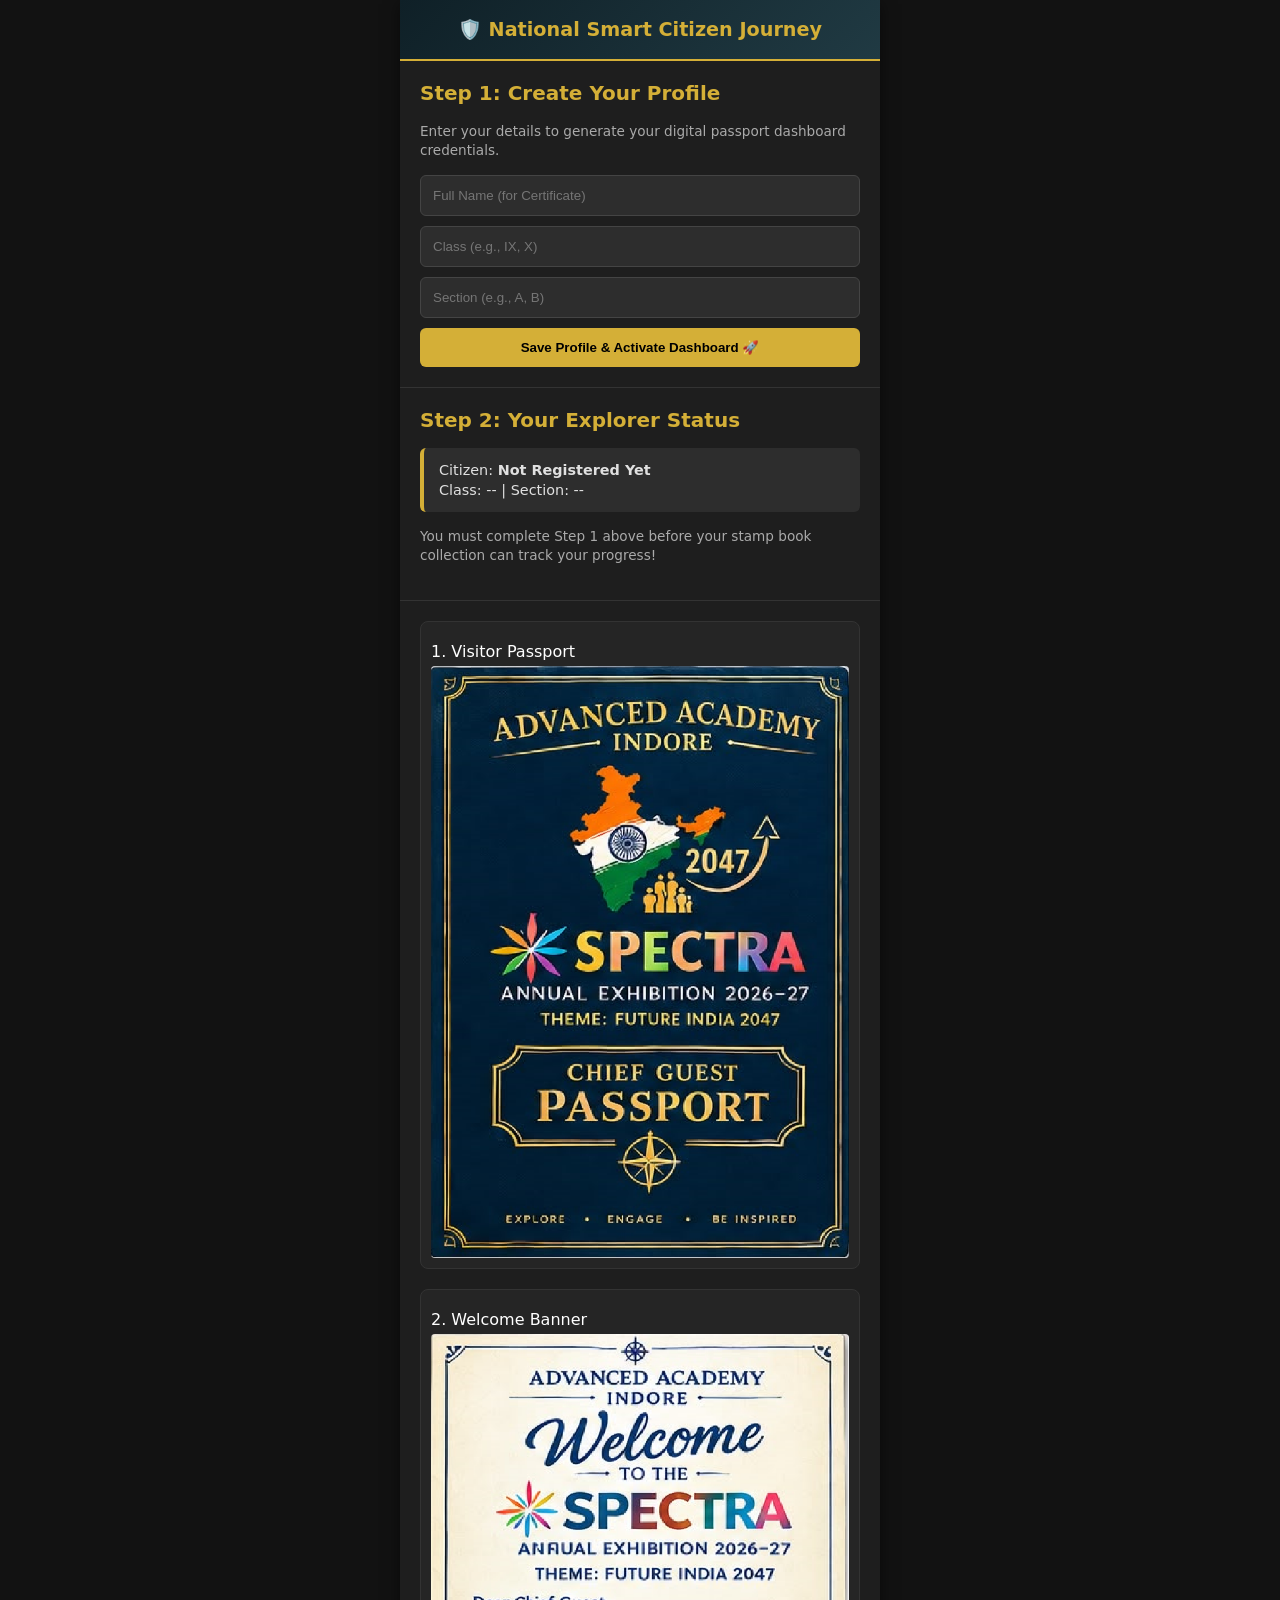
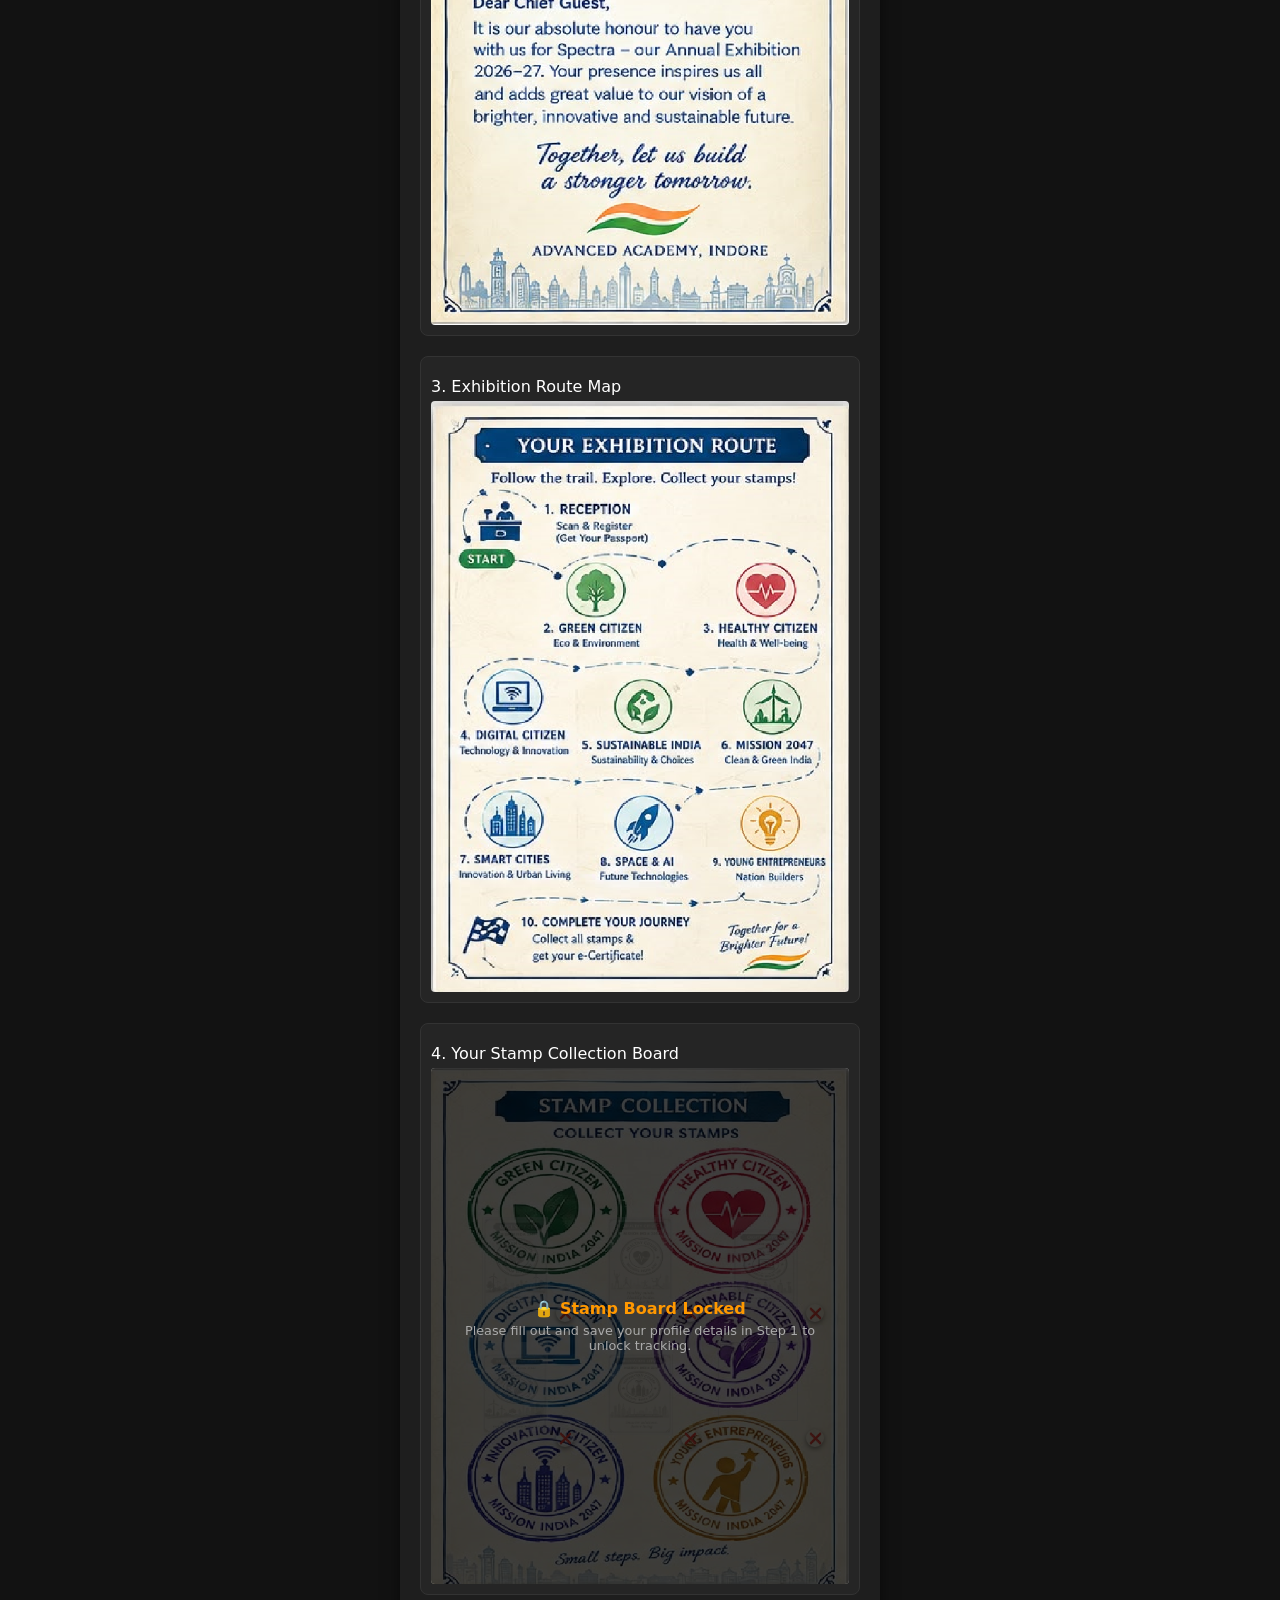
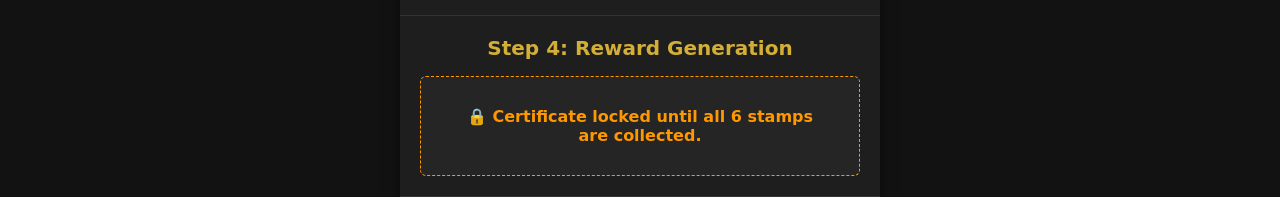
==== index.html @ 53c22966 "Refactor comments in index.html for clarity Updated comments for clarity and consistency in index.ht" ====
<!DOCTYPE html>
<html lang="en">
<head>
  <meta charset="UTF-8">
  <meta name="viewport" content="width=device-width, initial-scale=1.0">
  <title>Smart Citizen Passport</title>
  <link rel="stylesheet" href="style.css">
  <link rel="manifest" href="manifest.json">
  <meta name="theme-color" content="#0f2027">
</head>
<body>
  <div class="app-shell">
    <header>🛡️ National Smart Citizen Journey</header>
    
    <!-- CELEBRATION EFFECT OVERLAY LAYER -->
    <canvas id="celebrationCanvas" style="position: fixed; top: 0; left: 0; width: 100vw; height: 100vh; pointer-events: none; z-index: 9999;"></canvas>

    <!-- CELEBRATION AUDIO TRACK -->
    <audio id="victorySound" src="https://mixkit.co" preload="auto"></audio>

    <!-- BOOTH SCAN POPUP (Only pops up when a booth QR is scanned) -->
    <div id="screen-mission-alert" class="content-section text-center hidden">
      <h2 id="mission-alert-title">Mission Cleared!</h2>
      <div class="passport-stamp-frame">
        <img id="mission-alert-img" src="green_citizen.png" alt="Mission State Image">
        <div class="ink-stamp-overlay">MISSION COMPLETED ✔️</div>
      </div>
      <p class="instruction" style="margin-top: 15px;">Your progress has been permanently stamped onto your profile tracking dashboard hub below.</p>
      <button class="return-hub-btn" onclick="closeMissionView()">↩️ Return to Journey Hub</button>
    </div>

    <!-- MAIN SCROLLING CONTAINER VIEW -->
    <div id="screen-main-layout">
      
      <!-- STEP 1: REGISTRATION CARD -->
      <div id="section-register" class="content-section">
        <h2>Step 1: Create Your Profile</h2>
        <p class="instruction">Enter your details to generate your digital passport dashboard credentials.</p>
        
        <div class="local-input-group">
          <input type="text" id="input-name" placeholder="Full Name (for Certificate)">
          <input type="text" id="input-class" placeholder="Class (e.g., IX, X)">
          <input type="text" id="input-section" placeholder="Section (e.g., A, B)">
          <button id="start-btn" type="button" onclick="registerUser()">Save Profile & Activate Dashboard 🚀</button>
        </div>
      </div>

      <!-- STEP 2: PROFILE STATUS RUNTIME PREVIEW -->
      <div class="content-section dashboard-box">
        <h2>Step 2: Your Explorer Status</h2>
        <div class="profile-summary" id="status-banner">
          <p>Citizen: <strong id="dash-name">Not Registered Yet</strong></p>
          <p>Class: <span id="dash-class">--</span> | Section: <span id="dash-section">--</span></p>
        </div>
        <p class="instruction">You must complete Step 1 above before your stamp book collection can track your progress!</p>
      </div>

      <!-- STEP 3: VERTICAL EXPLORER IMAGES GALLERY -->
      <div class="content-section dashboard-box">
        <div class="visual-gallery">
          <div class="gallery-item">
            <h3>1. Visitor Passport</h3>
            <img src="passport_bg.png" alt="Visitor Passport Background" class="app-fluid-img">
          </div>
          
          <div class="gallery-item">
            <h3>2. Welcome Banner</h3>
            <img src="welcome.png" alt="Welcome Image" class="app-fluid-img">
          </div>
          
          <div class="gallery-item">
            <h3>3. Exhibition Route Map</h3>
            <img src="route_map.png" alt="Exhibition Route Map" class="app-fluid-img">
          </div>
          
          <div class="gallery-item">
            <h3>4. Your Stamp Collection Board</h3>
            <div class="stamp-board-container" id="stamp-board-lock-box" style="position: relative;">
              
              <!-- Lock Message Overlay showing over the stamps if not registered -->
              <div id="board-lock-msg" style="position: absolute; top:0; left:0; width:100%; height:100%; background:rgba(0,0,0,0.75); color:#ff9800; font-weight:bold; display:flex; flex-direction:column; justify-content:center; align-items:center; border-radius:4px; z-index:10; text-align:center; padding:20px; box-sizing:border-box;">
                <span>🔒 Stamp Board Locked</span>
                <span style="font-size:0.8rem; color:#aaa; font-weight:normal; margin-top:5px;">Please fill out and save your profile details in Step 1 to unlock tracking.</span>
              </div>

              <img src="stamp_board.png" alt="Stamp Board" class="app-fluid-img">
              
              <!-- GRID LAYOUT OVERLAY FOR LIVE STAMPS -->
              <div class="stamps-grid-overlay">
                <div class="stamp-slot" id="slot-1"><img src="green_citizen.png" class="stamp-img opacity-fade"><div class="badge-overlay">❌</div></div>
                <div class="stamp-slot" id="slot-2"><img src="healthy_citizen.png" class="stamp-img opacity-fade"><div class="badge-overlay">❌</div></div>
                <div class="stamp-slot" id="slot-3"><img src="digital_citizen.png" class="stamp-img opacity-fade"><div class="badge-overlay">❌</div></div>
                <div class="stamp-slot" id="slot-4"><img src="sustainable_india.png" class="stamp-img opacity-fade"><div class="badge-overlay">❌</div></div>
                <div class="stamp-slot" id="slot-5"><img src="innovation_citizen.png" class="stamp-img opacity-fade"><div class="badge-overlay">❌</div></div>
                <div class="stamp-slot" id="slot-6"><img src="young_entrepreneur.png" class="stamp-img opacity-fade"><div class="badge-overlay">❌</div></div>
              </div>
            </div>
          </div>
        </div>
      </div>

      <!-- STEP 4: REWARD GENERATION DOCUMENT BOX -->
      <div class="content-section text-center">
        <h2>Step 4: Reward Generation</h2>
        <div id="lock-overlay">🔒 Certificate locked until all 6 stamps are collected.</div>
        
        <div id="canvas-wrapper" class="hidden-canvas">
          <p class="instruction" style="color: #00e676; font-weight: bold;">🎉 Journey Complete! Your personalized certificate has been generated successfully below.</p>
          <img src="route_completed.png" alt="Route Complete Celebration Graphic" class="app-fluid-img" style="margin-bottom: 20px; box-shadow: 0 4px 12px rgba(0,0,0,0.3);">
          
          <div class="canvas-container" style="margin-bottom: 15px;">
            <canvas id="certificateCanvas" width="1000" height="700"></canvas>
          </div>
          
          <button class="download-btn" onclick="downloadCertificate()">📥 Download Certificate File</button>
          <button class="back-btn" onclick="resetApp()">🔄 Clear Memory & Restart Route</button>
        </div>
      </div>

    </div>
  </div>

  <script>
    const totalMissions = 6;
    const missionFiles = ["green_citizen.png", "healthy_citizen.png", "digital_citizen.png", "sustainable_india.png", "innovation_citizen.png", "young_entrepreneur.png"];
    const missionNames = ["1. Green Citizen Mission", "2. Healthy Citizen Mission", "3. Digital Citizen Mission", "4. Sustainable India Mission", "5. Innovation Citizen Mission", "6. Young Entrepreneur Mission"];

    window.addEventListener('DOMContentLoaded', () => {
      const urlParams = new URLSearchParams(window.location.search);
      const unlockId = parseInt(urlParams.get('unlock'), 10);
      const isNewStart = urlParams.get('start');
      
      // 1. CLEAR EVERYTHING ONLY ON EXPLICIT NEW GATE SCAN (?start=true)
      if (isNewStart === 'true') {
        localStorage.clear();
        window.history.replaceState({}, document.title, window.location.pathname);
        updateUI();
        return;
      }

      // 2. CHECK DYNAMIC BOOTH SCAN ARGUMENTS
      if (unlockId && unlockId >= 1 && unlockId <= totalMissions) {
        const isRegistered = localStorage.getItem('user_registered') === 'true';
        
        if (!isRegistered) {
          alert("⚠️ Registration Required! Please scroll to Step 1 and create your profile first before logging booth milestone stamps.");
          window.history.replaceState({}, document.title, window.location.pathname);
          updateUI();
          return;
        }

        let currentProgress = parseInt(localStorage.getItem('unlocked_count') || '0', 10);
        if (isNaN(currentProgress)) currentProgress = 0;
        
        if (unlockId === currentProgress + 1) {
          localStorage.setItem('unlocked_count', unlockId.toString());
          window.history.replaceState({}, document.title, window.location.pathname);
          
          // Switch display context loops to popup modal panels
          document.getElementById('screen-main-layout').classList.add('hidden');
          document.getElementById('screen-mission-alert').classList.remove('hidden');
          document.getElementById('mission-alert-title').textContent = missionNames[unlockId - 1];
          document.getElementById('mission-alert-img').src = missionFiles[unlockId - 1];
        } else if (unlockId <= currentProgress) {
          alert(`You have already stamped the ${missionNames[unlockId - 1]}!`);
          window.history.replaceState({}, document.title, window.location.pathname);
        } else {
          alert(`⚠️ Route Out of Order! Please complete Mission ${currentProgress + 1} before scanning this station code.`);
          window.history.replaceState({}, document.title, window.location.pathname);
        }
      }

      updateUI();
    });

    function registerUser() {
      const name = document.getElementById('input-name').value.trim();
      const cls = document.getElementById('input-class').value.trim();
      const sec = document.getElementById('input-section').value.trim();

      if (!name || !cls || !sec) {
        alert("Please fill out your Name, Class, and Section fields completely!");
        return;
      }

      localStorage.setItem('user_name', name);
      localStorage.setItem('user_class', cls);
      localStorage.setItem('user_section', sec);
---- style.css ----
body {
  margin: 0;
  font-family: system-ui, -apple-system, sans-serif;
  background: #121212;
  color: #e0e0e0;
  display: flex;
  justify-content: center;
}
.app-shell {
  width: 100%;
  max-width: 480px;
  background: #1e1e1e;
  box-shadow: 0 4px 15px rgba(0,0,0,0.5);
  position: relative;
}
header {
  background: linear-gradient(135deg, #0f2027, #203a43);
  color: #d4af37;
  padding: 18px;
  font-weight: bold;
  text-align: center;
  font-size: 1.2rem;
  border-bottom: 2px solid #d4af37;
}
.content-section {
  padding: 20px;
  border-bottom: 1px solid #333;
}
.text-center { text-align: center; }
h2 { color: #d4af37; margin-top: 0; font-size: 1.25rem; }
h3 { color: #ffffff; font-size: 1rem; margin: 10px 0 5px 0; font-weight: 500; }
.instruction { color: #aaa; font-size: 0.85rem; margin-bottom: 15px; line-height: 1.4; }
.hidden { display: none !important; }

.local-input-group input {
  width: 100%;
  box-sizing: border-box;
  padding: 12px;
  margin-bottom: 10px;
  background: #2d2d2d;
  border: 1px solid #444;
  color: #fff;
  border-radius: 6px;
}
button {
  width: 100%;
  padding: 12px;
  background: #d4af37;
  color: #000;
  border: none;
  border-radius: 6px;
  font-weight: bold;
  cursor: pointer;
}
.return-hub-btn {
  background: #00e676;
  color: #000;
  margin-top: 20px;
  font-size: 1rem;
}

.profile-summary {
  background: #2d2d2d;
  padding: 10px 15px;
  border-radius: 6px;
  border-left: 4px solid #d4af37;
  margin-bottom: 15px;
}
.profile-summary p { margin: 4px 0; font-size: 0.9rem; }

.visual-gallery { display: flex; flex-direction: column; gap: 20px; }
.gallery-item { background: #252525; padding: 10px; border-radius: 8px; border: 1px solid #333; }
.app-fluid-img { width: 100%; height: auto; display: block; border-radius: 4px; }

/* STAMP BOOK DYNAMIC MAP BOARD OVERLAYS */
.stamp-board-container {
  position: relative;
  width: 100%;
}
.stamps-grid-overlay {
  position: absolute;
  top: 0;
  left: 0;
  width: 100%;
  height: 100%;
  display: grid;
  grid-template-columns: repeat(3, 110px);
  grid-template-rows: repeat(2, 110px);
  justify-content: center;
  align-content: center;
  gap: 15px;
}
.stamp-slot {
  position: relative;
  background: transparent; /* Changed from rgba(0,0,0,0.4) to transparent */
  border: none;             /* Removed the dashed border overlay outline */
  border-radius: 50%;
  display: flex;
  align-items: center;
  justify-content: center;
  overflow: visible;
}

.stamp-img {
  width: 85%;
  height: 85%;
  object-fit: contain;
  transition: filter 0.3s, opacity 0.3s;
}
.opacity-fade {
  filter: grayscale(100%);
  opacity: 0.25;
}
.badge-overlay {
  position: absolute;
  bottom: -4px;
  right: -4px;
  font-size: 0.65rem;
  width: 18px;
  height: 18px;
  border-radius: 50%;
  display: flex;
  align-items: center;
  justify-content: center;
  color: #fff;
  font-weight: bold;
  box-shadow: 0 2px 5px rgba(0,0,0,0.4);
}

/* INTERMEDIARY SCREEN PASSPORT STAMP VIEW STYLE */
.passport-stamp-frame {
  position: relative;
  display: inline-block;
  max-width: 100%;
  border-radius: 8px;
  overflow: hidden;
  box-shadow: 0 8px 25px rgba(0,0,0,0.7);
}
.passport-stamp-frame img {
  display: block;
  width: 100%;
  max-width: 320px;
  height: auto;
}
.ink-stamp-overlay {
  position: absolute;
  top: 50%;
  left: 50%;
  transform: translate(-50%, -50%) rotate(-15deg);
  border: 4px dashed #e53935;
  color: #e53935;
  font-family: 'Impact', sans-serif;
  font-size: 1.6rem;
  padding: 8px 15px;
  text-transform: uppercase;
  background: rgba(30,30,30,0.85);
  border-radius: 6px;
  letter-spacing: 1px;
  pointer-events: none;
  font-weight: bold;
}
/* Bulletproof Screen Visibility Handler */
.hidden {
  display: none !important;
}
.hidden-canvas {
  display: none !important;
}
#lock-overlay {
  background: #252525;
  padding: 30px;
  text-align: center;
  border-radius: 6px;
  color: #ff9800;
  border: 1px dashed #ff9800;
  font-weight: bold;
  margin-top: 15px;
}
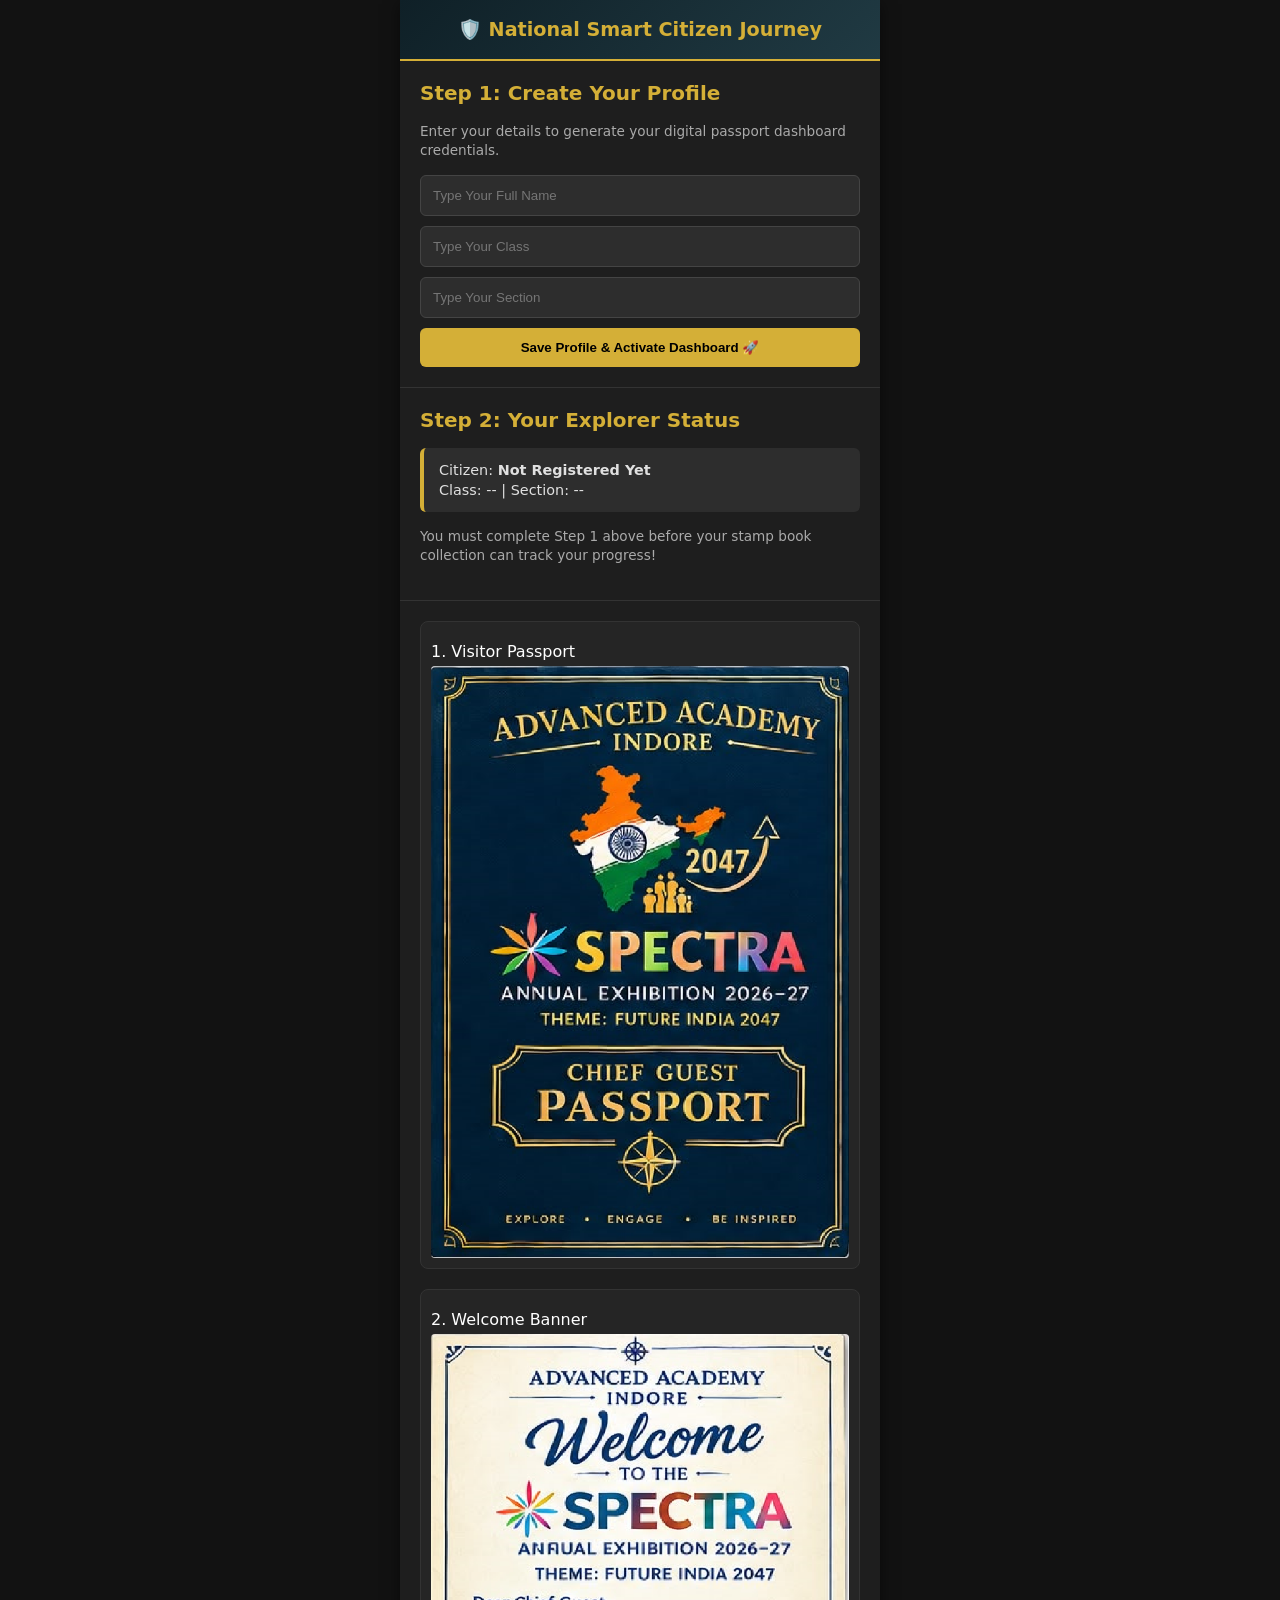
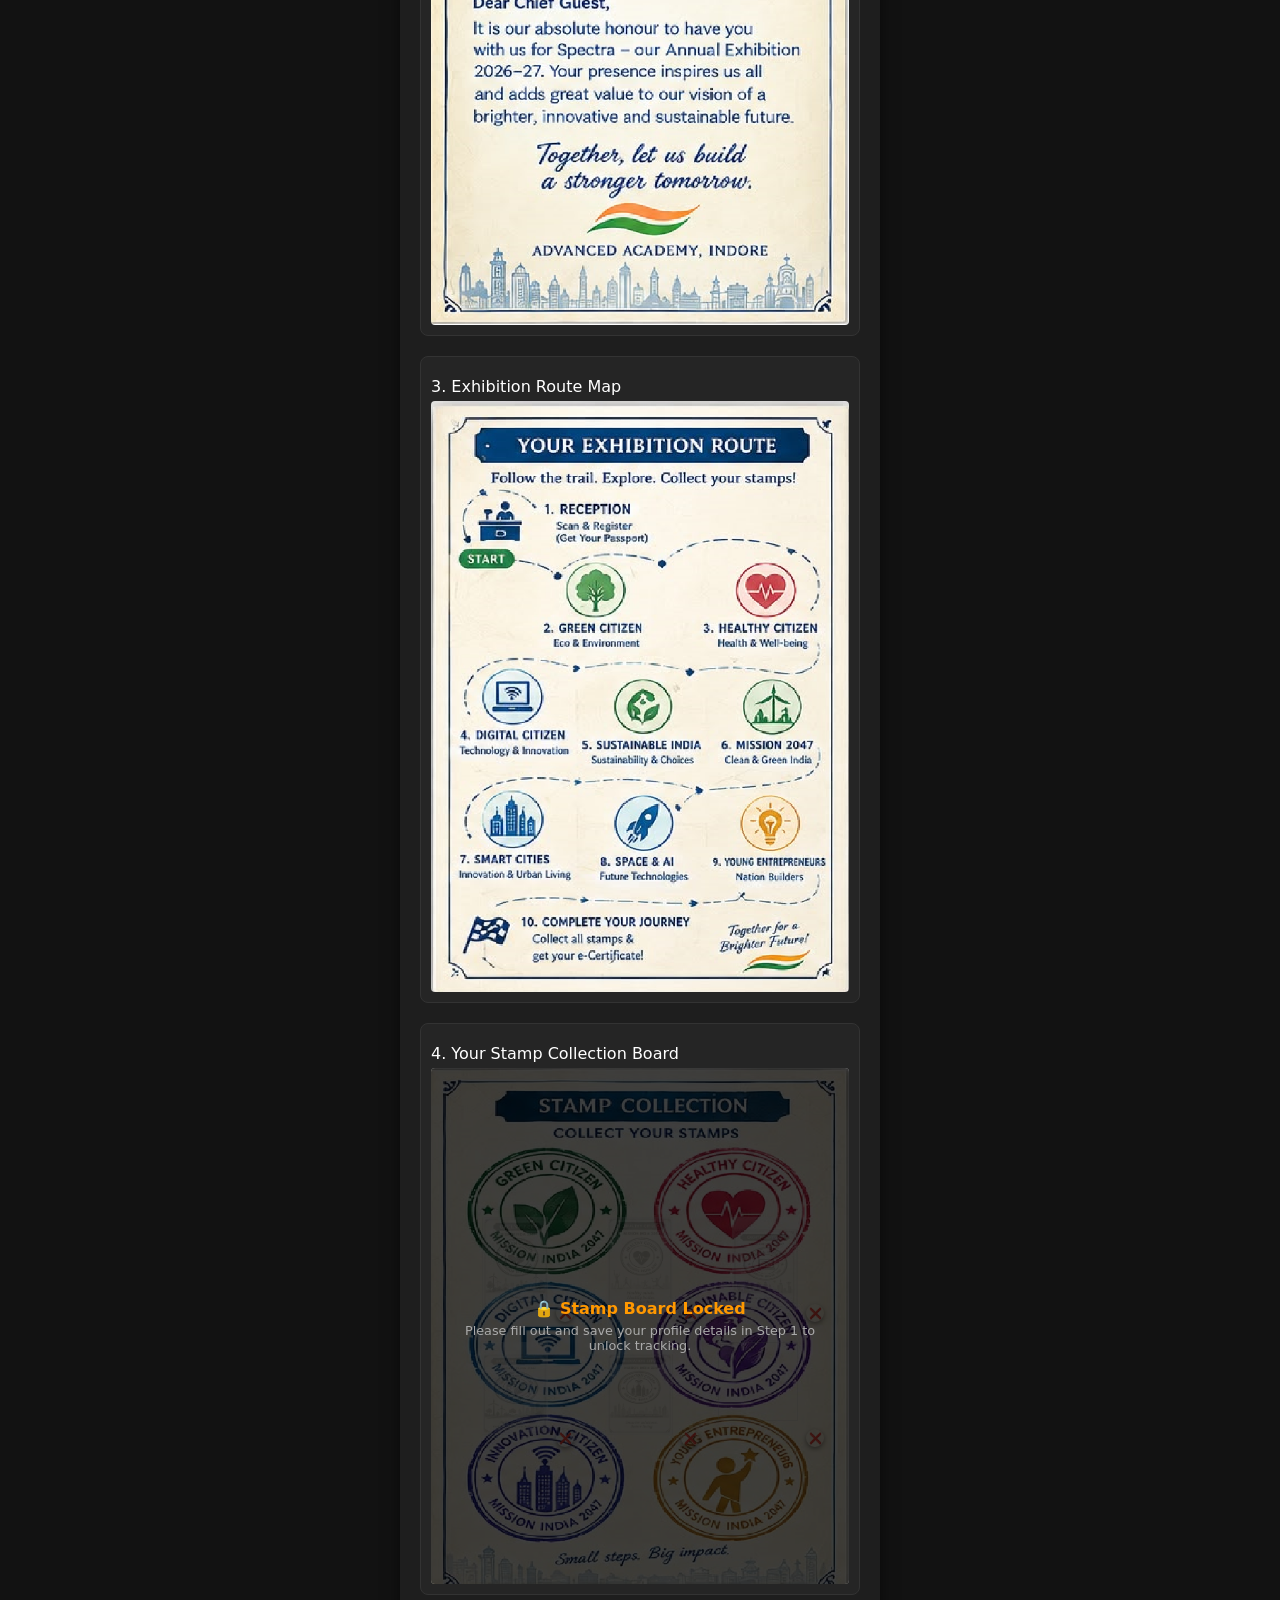
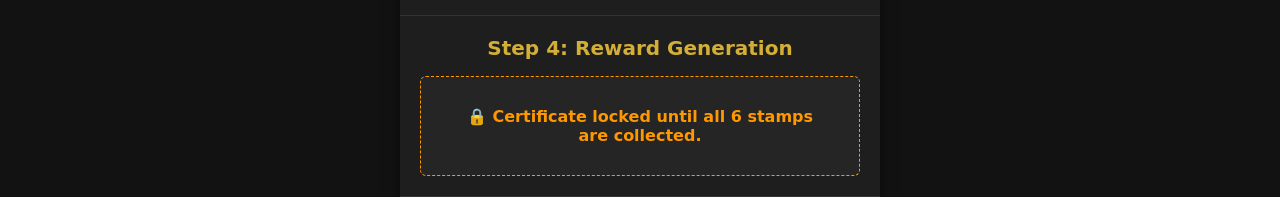
==== commit 4a146b48: "Update input placeholders in registration section" ====
--- a/index.html
+++ b/index.html
@@ -37,12 +37,13 @@
         <h2>Step 1: Create Your Profile</h2>
         <p class="instruction">Enter your details to generate your digital passport dashboard credentials.</p>
         
-        <div class="local-input-group">
-          <input type="text" id="input-name" placeholder="Full Name (for Certificate)">
-          <input type="text" id="input-class" placeholder="Class (e.g., IX, X)">
-          <input type="text" id="input-section" placeholder="Section (e.g., A, B)">
+                <div class="local-input-group">
+          <input type="text" id="input-name" placeholder="Type Your Full Name">
+          <input type="text" id="input-class" placeholder="Type Your Class">
+          <input type="text" id="input-section" placeholder="Type Your Section">
           <button id="start-btn" type="button" onclick="registerUser()">Save Profile & Activate Dashboard 🚀</button>
         </div>
+
       </div>
 
       <!-- STEP 2: PROFILE STATUS RUNTIME PREVIEW -->
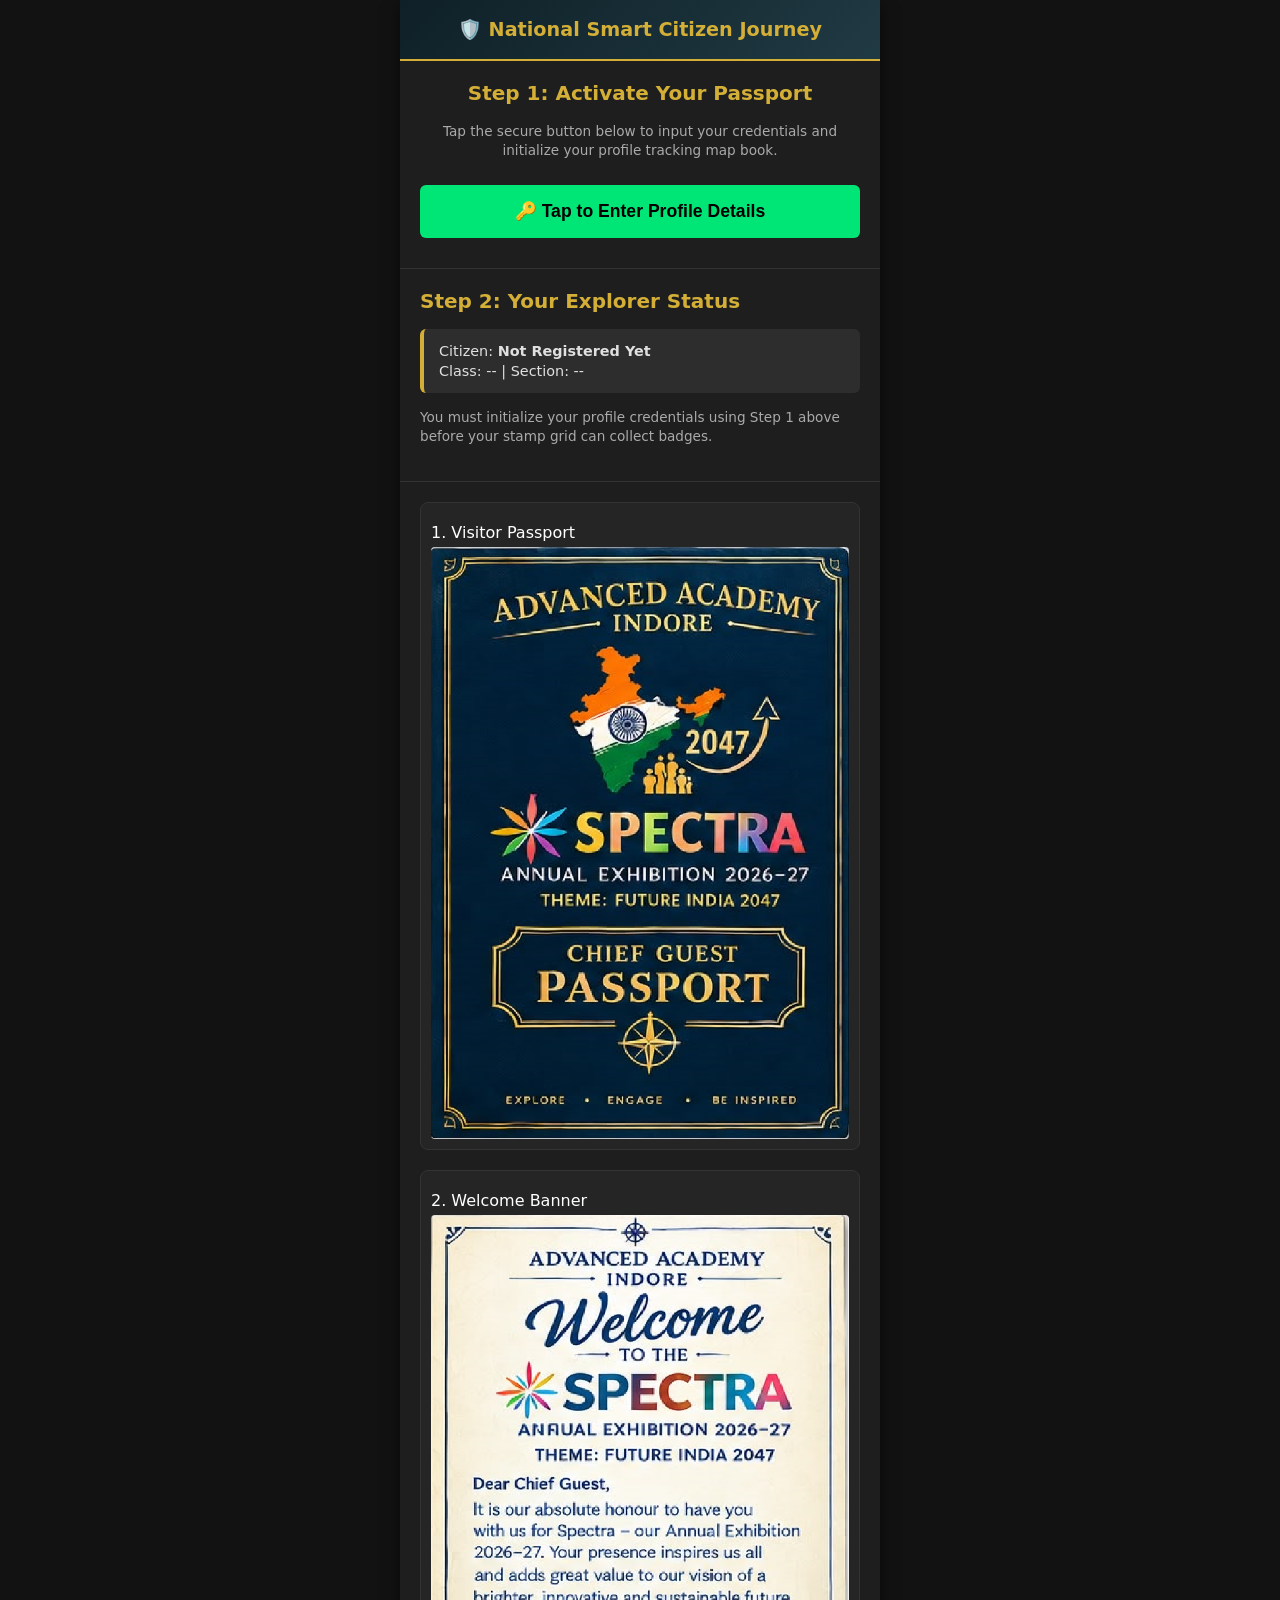
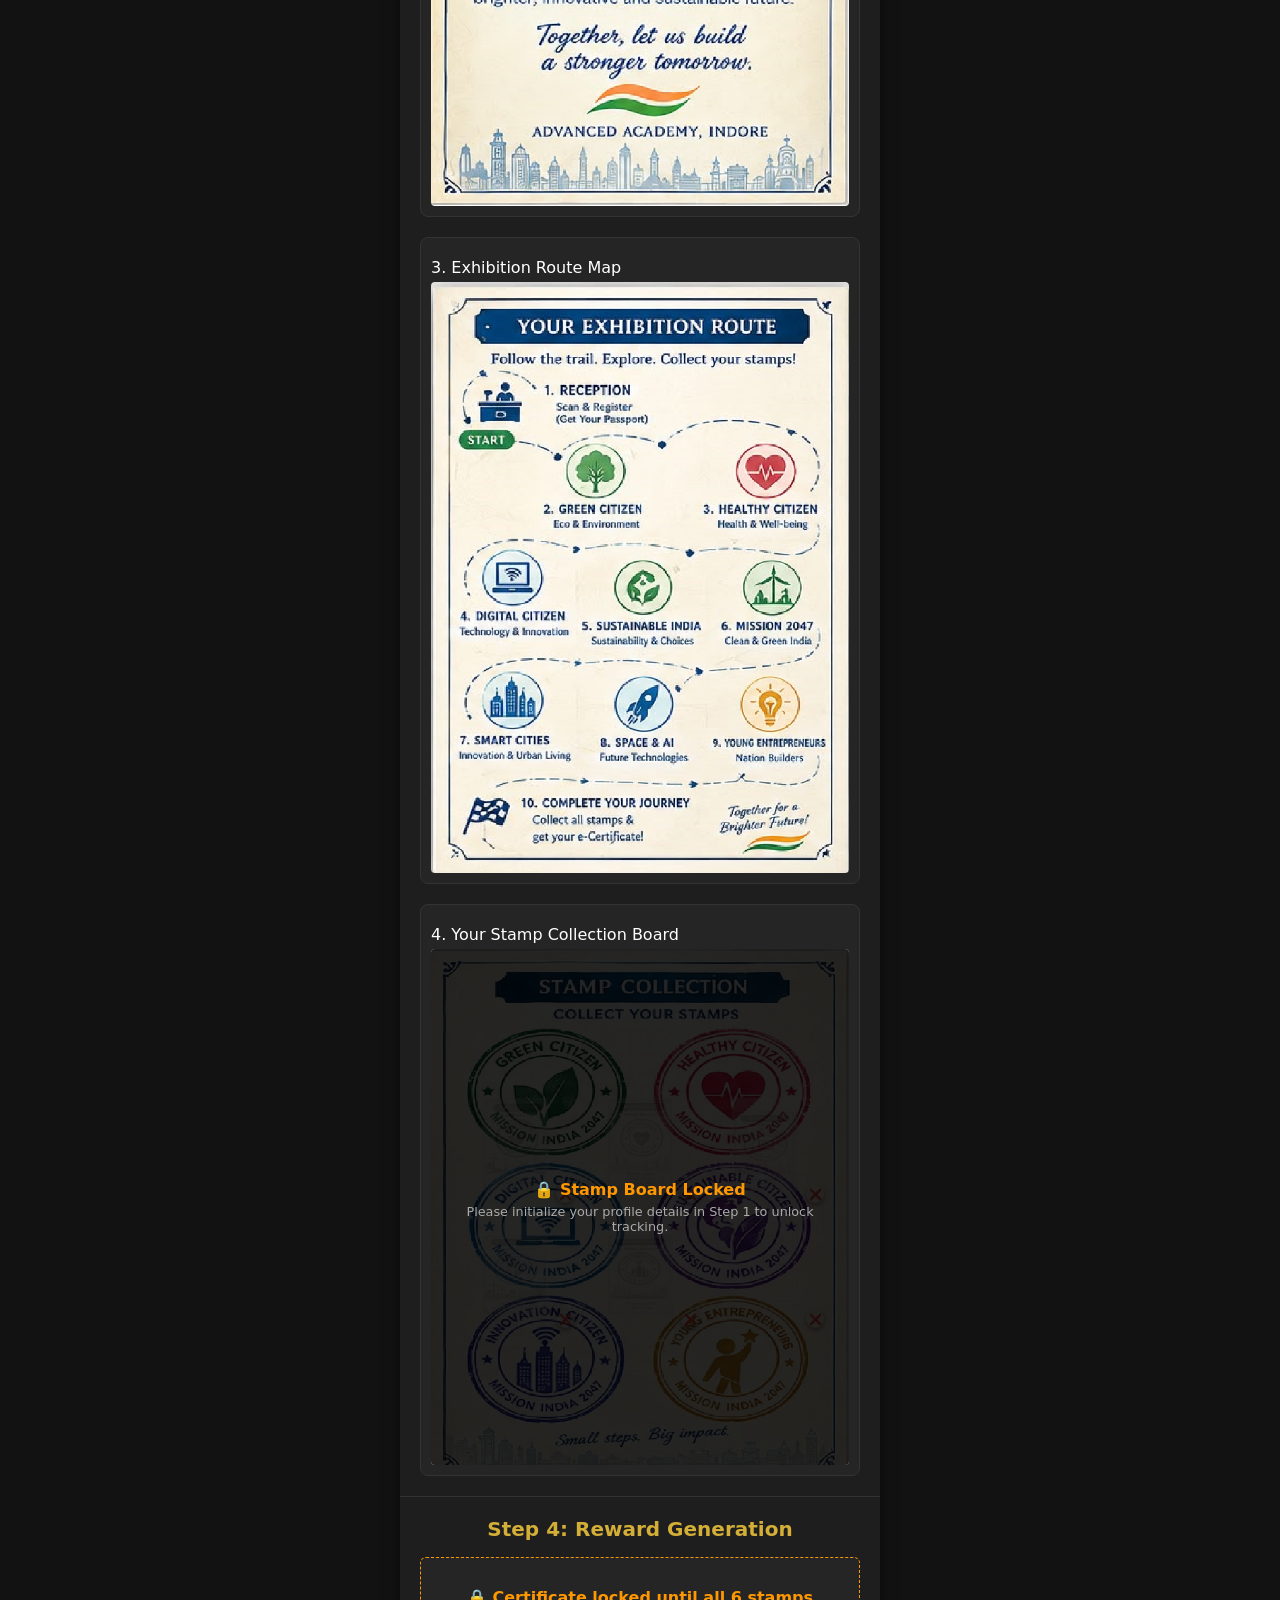
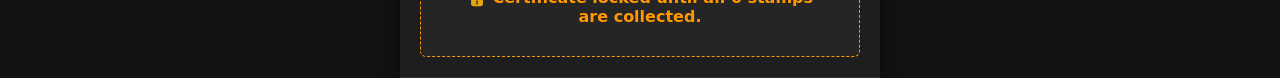
==== commit 2eea6abc: "Refactor registration prompts and update comments" ====
--- a/index.html
+++ b/index.html
@@ -14,11 +14,9 @@
     
     <!-- CELEBRATION EFFECT OVERLAY LAYER -->
     <canvas id="celebrationCanvas" style="position: fixed; top: 0; left: 0; width: 100vw; height: 100vh; pointer-events: none; z-index: 9999;"></canvas>
-
-    <!-- CELEBRATION AUDIO TRACK -->
     <audio id="victorySound" src="https://mixkit.co" preload="auto"></audio>
 
-    <!-- BOOTH SCAN POPUP (Only pops up when a booth QR is scanned) -->
+    <!-- BOOTH SCAN POPUP -->
     <div id="screen-mission-alert" class="content-section text-center hidden">
       <h2 id="mission-alert-title">Mission Cleared!</h2>
       <div class="passport-stamp-frame">
@@ -26,24 +24,20 @@
         <div class="ink-stamp-overlay">MISSION COMPLETED ✔️</div>
       </div>
       <p class="instruction" style="margin-top: 15px;">Your progress has been permanently stamped onto your profile tracking dashboard hub below.</p>
-      <button class="return-hub-btn" onclick="closeMissionView()">↩️ Return to Journey Hub</button>
+      <button class="return-hub-btn" type="button" onclick="closeMissionView()">↩️ Return to Journey Hub</button>
     </div>
 
     <!-- MAIN SCROLLING CONTAINER VIEW -->
     <div id="screen-main-layout">
       
-      <!-- STEP 1: REGISTRATION CARD -->
-      <div id="section-register" class="content-section">
-        <h2>Step 1: Create Your Profile</h2>
-        <p class="instruction">Enter your details to generate your digital passport dashboard credentials.</p>
+      <!-- STEP 1: BULLETPROOF ONE-CLICK REGISTRATION BLOCK -->
+      <div id="section-register" class="content-section text-center">
+        <h2>Step 1: Activate Your Passport</h2>
+        <p class="instruction">Tap the secure button below to input your credentials and initialize your profile tracking map book.</p>
         
-                <div class="local-input-group">
-          <input type="text" id="input-name" placeholder="Type Your Full Name">
-          <input type="text" id="input-class" placeholder="Type Your Class">
-          <input type="text" id="input-section" placeholder="Type Your Section">
-          <button id="start-btn" type="button" onclick="registerUser()">Save Profile & Activate Dashboard 🚀</button>
+        <div style="padding: 10px 0;">
+          <button id="start-btn" type="button" style="background-color: #00e676; color: #000; font-size: 1.1rem; padding: 16px;" onclick="promptUserRegistration()">🔑 Tap to Enter Profile Details</button>
         </div>
-
       </div>
 
       <!-- STEP 2: PROFILE STATUS RUNTIME PREVIEW -->
@@ -53,7 +47,7 @@
           <p>Citizen: <strong id="dash-name">Not Registered Yet</strong></p>
           <p>Class: <span id="dash-class">--</span> | Section: <span id="dash-section">--</span></p>
         </div>
-        <p class="instruction">You must complete Step 1 above before your stamp book collection can track your progress!</p>
+        <p class="instruction">You must initialize your profile credentials using Step 1 above before your stamp grid can collect badges.</p>
       </div>
 
       <!-- STEP 3: VERTICAL EXPLORER IMAGES GALLERY -->
@@ -79,9 +73,9 @@
             <div class="stamp-board-container" id="stamp-board-lock-box" style="position: relative;">
               
               <!-- Lock Message Overlay showing over the stamps if not registered -->
-              <div id="board-lock-msg" style="position: absolute; top:0; left:0; width:100%; height:100%; background:rgba(0,0,0,0.75); color:#ff9800; font-weight:bold; display:flex; flex-direction:column; justify-content:center; align-items:center; border-radius:4px; z-index:10; text-align:center; padding:20px; box-sizing:border-box;">
+              <div id="board-lock-msg" style="position: absolute; top:0; left:0; width:100%; height:100%; background:rgba(0,0,0,0.85); color:#ff9800; font-weight:bold; display:flex; flex-direction:column; justify-content:center; align-items:center; border-radius:4px; z-index:10; text-align:center; padding:20px; box-sizing:border-box;">
                 <span>🔒 Stamp Board Locked</span>
-                <span style="font-size:0.8rem; color:#aaa; font-weight:normal; margin-top:5px;">Please fill out and save your profile details in Step 1 to unlock tracking.</span>
+                <span style="font-size:0.8rem; color:#aaa; font-weight:normal; margin-top:5px;">Please initialize your profile details in Step 1 to unlock tracking.</span>
               </div>
 
               <img src="stamp_board.png" alt="Stamp Board" class="app-fluid-img">
@@ -113,8 +107,8 @@
             <canvas id="certificateCanvas" width="1000" height="700"></canvas>
           </div>
           
-          <button class="download-btn" onclick="downloadCertificate()">📥 Download Certificate File</button>
-          <button class="back-btn" onclick="resetApp()">🔄 Clear Memory & Restart Route</button>
+          <button class="download-btn" type="button" onclick="downloadCertificate()">📥 Download Certificate File</button>
+          <button class="back-btn" type="button" onclick="resetApp()">🔄 Clear Memory & Restart Route</button>
         </div>
       </div>
 
@@ -122,51 +116,45 @@
   </div>
 
   <script>
-    const totalMissions = 6;
-    const missionFiles = ["green_citizen.png", "healthy_citizen.png", "digital_citizen.png", "sustainable_india.png", "innovation_citizen.png", "young_entrepreneur.png"];
-    const missionNames = ["1. Green Citizen Mission", "2. Healthy Citizen Mission", "3. Digital Citizen Mission", "4. Sustainable India Mission", "5. Innovation Citizen Mission", "6. Young Entrepreneur Mission"];
+    var totalMissions = 6;
+    var missionFiles = ["green_citizen.png", "healthy_citizen.png", "digital_citizen.png", "sustainable_india.png", "innovation_citizen.png", "young_entrepreneur.png"];
+    var missionNames = ["1. Green Citizen Mission", "2. Healthy Citizen Mission", "3. Digital Citizen Mission", "4. Sustainable India Mission", "5. Innovation Citizen Mission", "6. Young Entrepreneur Mission"];
 
-    window.addEventListener('DOMContentLoaded', () => {
-      const urlParams = new URLSearchParams(window.location.search);
-      const unlockId = parseInt(urlParams.get('unlock'), 10);
-      const isNewStart = urlParams.get('start');
+    window.addEventListener('DOMContentLoaded', function() {
+      var urlParams = new URLSearchParams(window.location.search);
+      var unlockId = parseInt(urlParams.get('unlock'), 10);
+      var isNewStart = urlParams.get('start');
       
-      // 1. CLEAR EVERYTHING ONLY ON EXPLICIT NEW GATE SCAN (?start=true)
       if (isNewStart === 'true') {
         localStorage.clear();
         window.history.replaceState({}, document.title, window.location.pathname);
-        updateUI();
-        return;
       }
 
-      // 2. CHECK DYNAMIC BOOTH SCAN ARGUMENTS
       if (unlockId && unlockId >= 1 && unlockId <= totalMissions) {
-        const isRegistered = localStorage.getItem('user_registered') === 'true';
-        
+        var isRegistered = localStorage.getItem('user_registered') === 'true';
         if (!isRegistered) {
-          alert("⚠️ Registration Required! Please scroll to Step 1 and create your profile first before logging booth milestone stamps.");
+          alert("⚠️ Registration Required! Please complete Step 1 first.");
           window.history.replaceState({}, document.title, window.location.pathname);
           updateUI();
           return;
         }
 
-        let currentProgress = parseInt(localStorage.getItem('unlocked_count') || '0', 10);
+        var currentProgress = parseInt(localStorage.getItem('unlocked_count') || '0', 10);
         if (isNaN(currentProgress)) currentProgress = 0;
         
         if (unlockId === currentProgress + 1) {
           localStorage.setItem('unlocked_count', unlockId.toString());
           window.history.replaceState({}, document.title, window.location.pathname);
           
-          // Switch display context loops to popup modal panels
           document.getElementById('screen-main-layout').classList.add('hidden');
           document.getElementById('screen-mission-alert').classList.remove('hidden');
           document.getElementById('mission-alert-title').textContent = missionNames[unlockId - 1];
           document.getElementById('mission-alert-img').src = missionFiles[unlockId - 1];
         } else if (unlockId <= currentProgress) {
-          alert(`You have already stamped the ${missionNames[unlockId - 1]}!`);
+          alert("You have already stamped this mission!");
           window.history.replaceState({}, document.title, window.location.pathname);
         } else {
-          alert(`⚠️ Route Out of Order! Please complete Mission ${currentProgress + 1} before scanning this station code.`);
+          alert("⚠️ Route Out of Order! Please complete previous missions first.");
           window.history.replaceState({}, document.title, window.location.pathname);
         }
       }
@@ -174,16 +162,26 @@
       updateUI();
     });
 
-    function registerUser() {
-      const name = document.getElementById('input-name').value.trim();
-      const cls = document.getElementById('input-class').value.trim();
-      const sec = document.getElementById('input-section').value.trim();
+    // Native Dialogue Boxes completely bypass phone touchscreen and keyboard bugs
+    function promptUserRegistration() {
+      var name = prompt("Enter Full Name (For Certificate):");
+      if (!name || name.trim() === "") { alert("Profile activation cancelled. Name is required!"); return; }
+      
+      var cls = prompt("Enter Class (e.g. IX, X):");
+      if (!cls || cls.trim() === "") { alert("Profile activation cancelled. Class is required!"); return; }
+      
+      var sec = prompt("Enter Section (e.g. A, B):");
+      if (!sec || sec.trim() === "") { alert("Profile activation cancelled. Section is required!"); return; }
 
-      if (!name || !cls || !sec) {
-        alert("Please fill out your Name, Class, and Section fields completely!");
-        return;
+      localStorage.setItem('user_name', name.trim());
+      localStorage.setItem('user_class', cls.trim());
+      localStorage.setItem('user_section', sec.trim());
+      localStorage.setItem('user_registered', 'true');
+      
+      if (!localStorage.getItem('unlocked_count')) {
+        localStorage.setItem('unlocked_count', '0');
       }
-
-      localStorage.setItem('user_name', name);
-      localStorage.setItem('user_class', cls);
-      localStorage.setItem('user_section', sec);
+      
+      updateUI();
+      
+      setTimeout(function() {
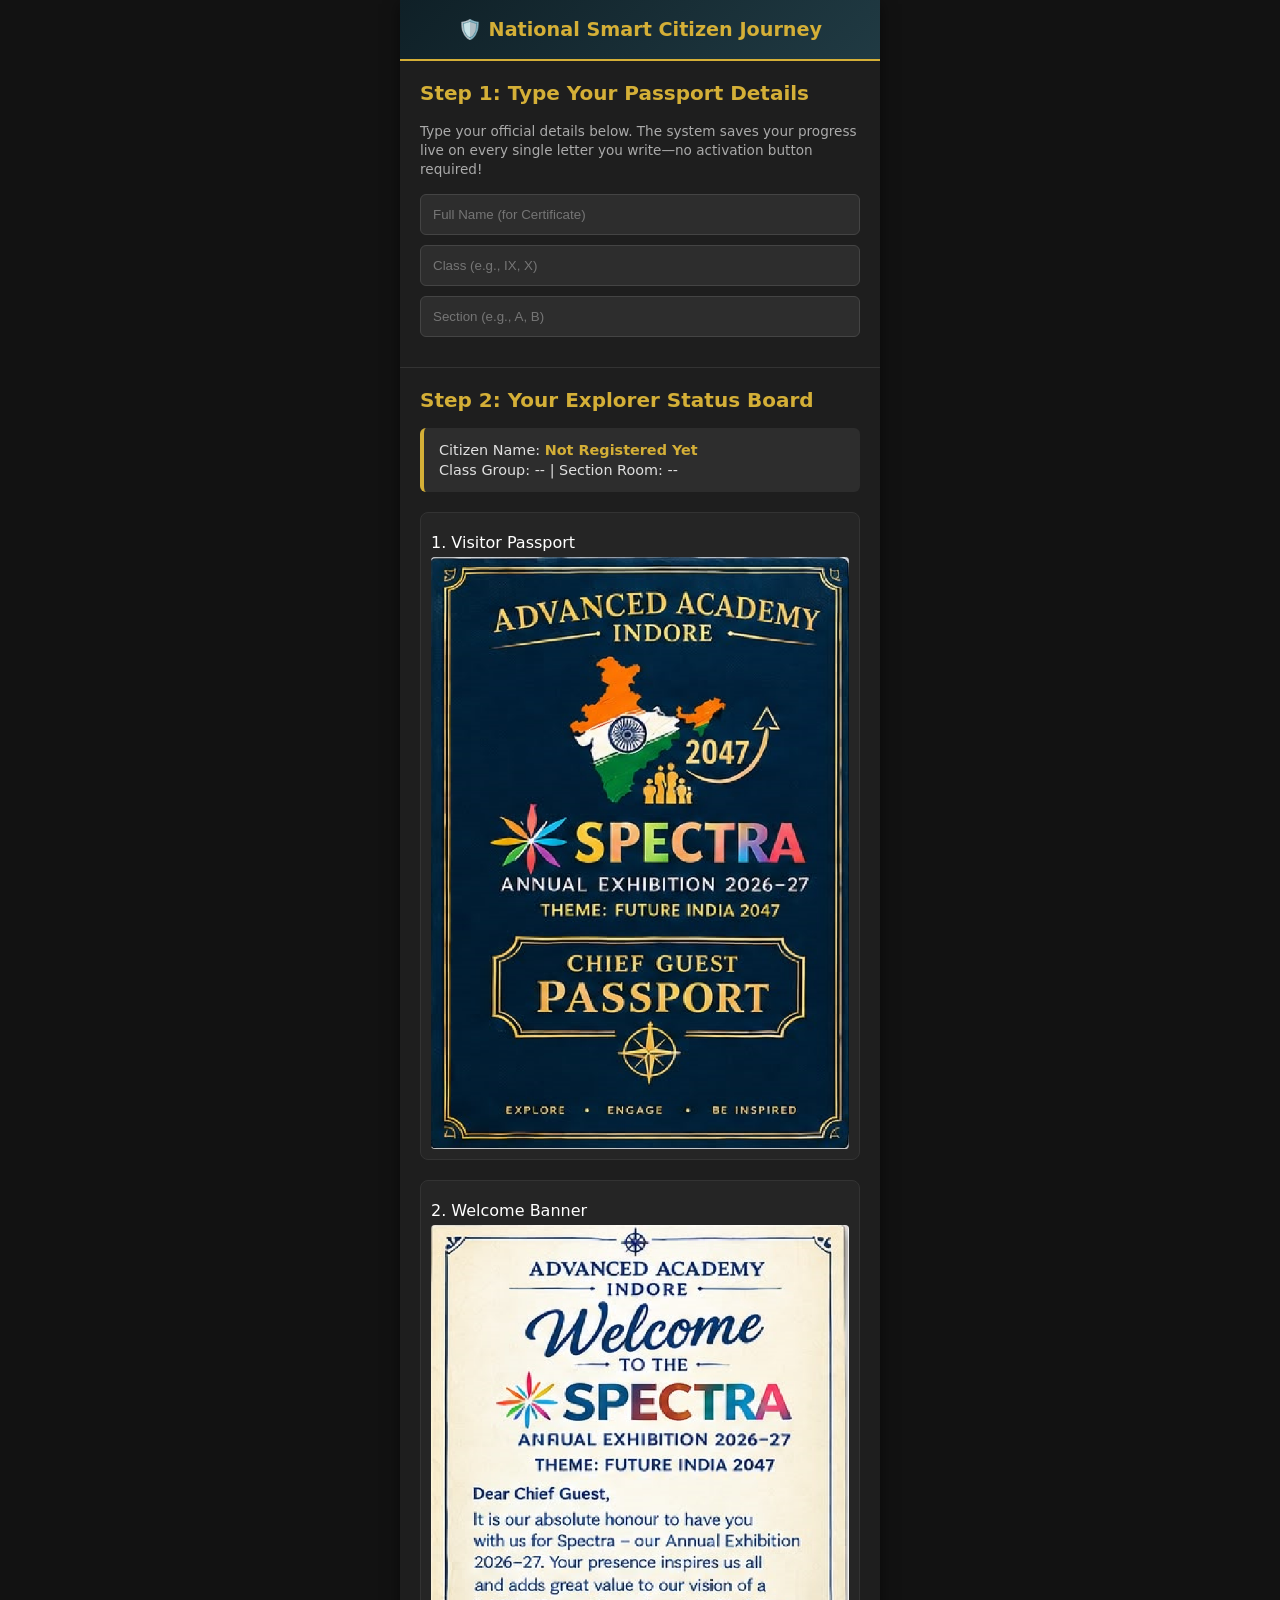
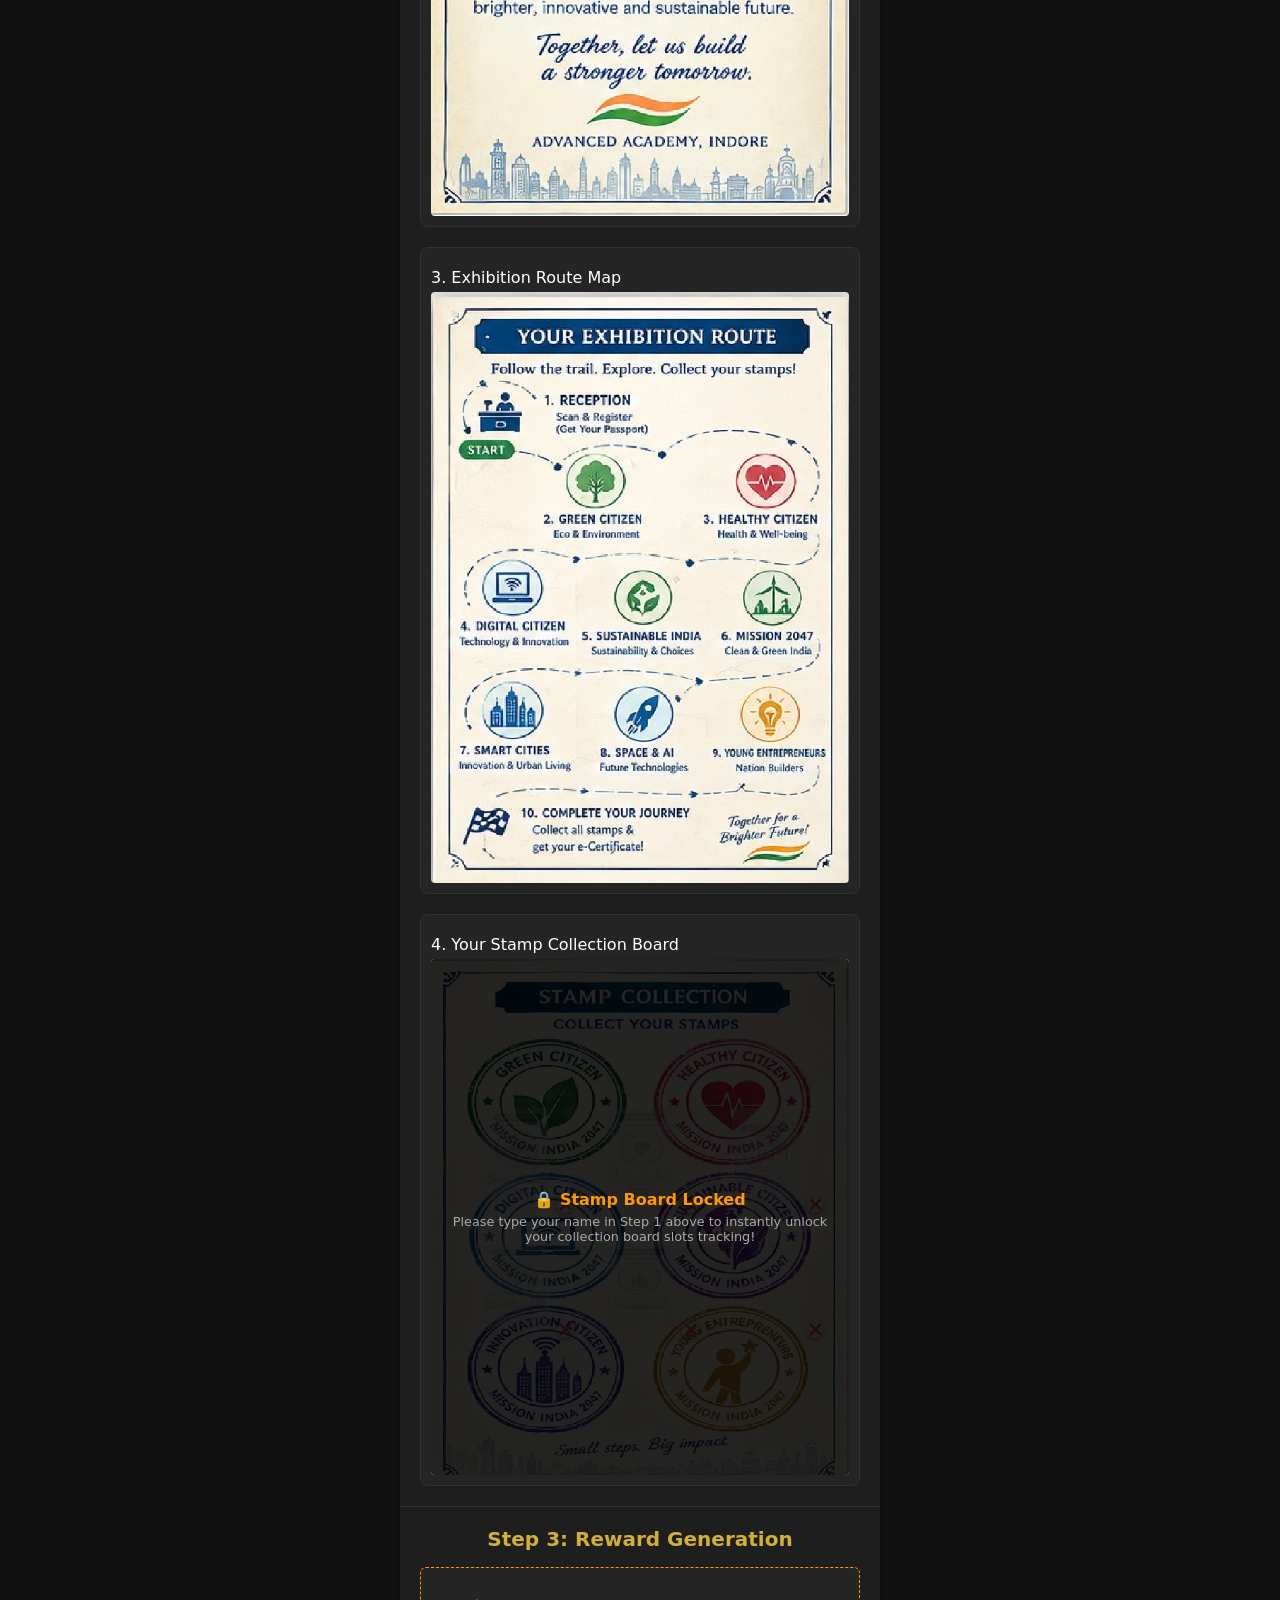
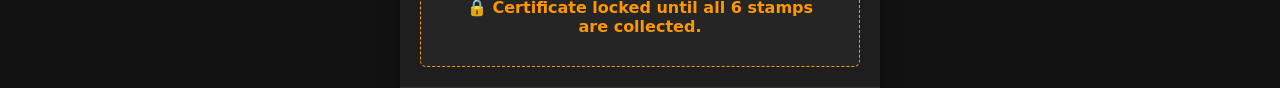
==== commit ff17177f: "Update comments and improve input handling in HTML" ====
--- a/index.html
+++ b/index.html
@@ -12,46 +12,46 @@
   <div class="app-shell">
     <header>🛡️ National Smart Citizen Journey</header>
     
-    <!-- CELEBRATION EFFECT OVERLAY LAYER -->
+    <!-- CELEBRATION FLOATING EFFECT CANVASES OVERLAYS -->
     <canvas id="celebrationCanvas" style="position: fixed; top: 0; left: 0; width: 100vw; height: 100vh; pointer-events: none; z-index: 9999;"></canvas>
     <audio id="victorySound" src="https://mixkit.co" preload="auto"></audio>
 
-    <!-- BOOTH SCAN POPUP -->
+    <!-- INTERMEDIARY CARD PANELS: SINGLE BOOTH STAMP CLEARANCES SUCCESS SCREEN -->
     <div id="screen-mission-alert" class="content-section text-center hidden">
       <h2 id="mission-alert-title">Mission Cleared!</h2>
       <div class="passport-stamp-frame">
-        <img id="mission-alert-img" src="green_citizen.png" alt="Mission State Image">
+        <img id="mission-alert-img" src="green_citizen.png" alt="Mission State Display Graphics Image">
         <div class="ink-stamp-overlay">MISSION COMPLETED ✔️</div>
       </div>
-      <p class="instruction" style="margin-top: 15px;">Your progress has been permanently stamped onto your profile tracking dashboard hub below.</p>
+      <p class="instruction" style="margin-top: 15px;">Your progress has been permanently stamped onto your profile tracking dashboard hub layouts below.</p>
       <button class="return-hub-btn" type="button" onclick="closeMissionView()">↩️ Return to Journey Hub</button>
     </div>
 
-    <!-- MAIN SCROLLING CONTAINER VIEW -->
+    <!-- MAIN SCROLLING APP STREAM LAYOUT -->
     <div id="screen-main-layout">
       
-      <!-- STEP 1: BULLETPROOF ONE-CLICK REGISTRATION BLOCK -->
-      <div id="section-register" class="content-section text-center">
-        <h2>Step 1: Activate Your Passport</h2>
-        <p class="instruction">Tap the secure button below to input your credentials and initialize your profile tracking map book.</p>
+      <!-- STEP 1: BUTTONLESS LIVE-SYNC TYPING FIELD BLOCKS -->
+      <div id="section-register" class="content-section">
+        <h2>Step 1: Type Your Passport Details</h2>
+        <p class="instruction">Type your official details below. The system saves your progress live on every single letter you write—no activation button required!</p>
         
-        <div style="padding: 10px 0;">
-          <button id="start-btn" type="button" style="background-color: #00e676; color: #000; font-size: 1.1rem; padding: 16px;" onclick="promptUserRegistration()">🔑 Tap to Enter Profile Details</button>
+        <div class="local-input-group">
+          <!-- oninput capture engines catch data instantly bypassing touchscreen clicks bugs -->
+          <input type="text" id="input-name" placeholder="Full Name (for Certificate)" oninput="liveSaveProfile()">
+          <input type="text" id="input-class" placeholder="Class (e.g., IX, X)" oninput="liveSaveProfile()">
+          <input type="text" id="input-section" placeholder="Section (e.g., A, B)" oninput="liveSaveProfile()">
         </div>
       </div>
 
-      <!-- STEP 2: PROFILE STATUS RUNTIME PREVIEW -->
+      <!-- STEP 2: STAMP BOOK ARCHITECTURE GALLERY SECTION -->
       <div class="content-section dashboard-box">
-        <h2>Step 2: Your Explorer Status</h2>
-        <div class="profile-summary" id="status-banner">
-          <p>Citizen: <strong id="dash-name">Not Registered Yet</strong></p>
-          <p>Class: <span id="dash-class">--</span> | Section: <span id="dash-section">--</span></p>
+        <h2>Step 2: Your Explorer Status Board</h2>
+        
+        <div class="profile-summary" id="status-banner" style="margin-bottom: 20px;">
+          <p>Citizen Name: <strong id="dash-name" style="color: #d4af37;">Not Registered Yet</strong></p>
+          <p>Class Group: <span id="dash-class">--</span> | Section Room: <span id="dash-section">--</span></p>
         </div>
-        <p class="instruction">You must initialize your profile credentials using Step 1 above before your stamp grid can collect badges.</p>
-      </div>
 
-      <!-- STEP 3: VERTICAL EXPLORER IMAGES GALLERY -->
-      <div class="content-section dashboard-box">
         <div class="visual-gallery">
           <div class="gallery-item">
             <h3>1. Visitor Passport</h3>
@@ -60,27 +60,27 @@
           
           <div class="gallery-item">
             <h3>2. Welcome Banner</h3>
-            <img src="welcome.png" alt="Welcome Image" class="app-fluid-img">
+            <img src="welcome.png" alt="Welcome Image Banner Graphic" class="app-fluid-img">
           </div>
           
           <div class="gallery-item">
             <h3>3. Exhibition Route Map</h3>
-            <img src="route_map.png" alt="Exhibition Route Map" class="app-fluid-img">
+            <img src="route_map.png" alt="Exhibition Floor Map Design Layout" class="app-fluid-img">
           </div>
           
           <div class="gallery-item">
             <h3>4. Your Stamp Collection Board</h3>
             <div class="stamp-board-container" id="stamp-board-lock-box" style="position: relative;">
               
-              <!-- Lock Message Overlay showing over the stamps if not registered -->
-              <div id="board-lock-msg" style="position: absolute; top:0; left:0; width:100%; height:100%; background:rgba(0,0,0,0.85); color:#ff9800; font-weight:bold; display:flex; flex-direction:column; justify-content:center; align-items:center; border-radius:4px; z-index:10; text-align:center; padding:20px; box-sizing:border-box;">
+              <!-- Automatic Lock Shade Overlay remains visible ONLY if fields remain blank -->
+              <div id="board-lock-msg" style="position: absolute; top:0; left:0; width:100%; height:100%; background:rgba(0,0,0,0.85); color:#ff9800; font-weight:bold; display:flex; flex-direction:column; justify-content:center; align-items:center; border-radius:4px; z-index:10; text-align:center; padding:20px; box-sizing:border-box; pointer-events:none;">
                 <span>🔒 Stamp Board Locked</span>
-                <span style="font-size:0.8rem; color:#aaa; font-weight:normal; margin-top:5px;">Please initialize your profile details in Step 1 to unlock tracking.</span>
+                <span style="font-size:0.8rem; color:#aaa; font-weight:normal; margin-top:5px;">Please type your name in Step 1 above to instantly unlock your collection board slots tracking!</span>
               </div>
 
-              <img src="stamp_board.png" alt="Stamp Board" class="app-fluid-img">
+              <img src="stamp_board.png" alt="Stamp Board Canvas Grid Base" class="app-fluid-img">
               
-              <!-- GRID LAYOUT OVERLAY FOR LIVE STAMPS -->
+              <!-- GRID LAYOUT MAP ENTRIES POSITIONINGS -->
               <div class="stamps-grid-overlay">
                 <div class="stamp-slot" id="slot-1"><img src="green_citizen.png" class="stamp-img opacity-fade"><div class="badge-overlay">❌</div></div>
                 <div class="stamp-slot" id="slot-2"><img src="healthy_citizen.png" class="stamp-img opacity-fade"><div class="badge-overlay">❌</div></div>
@@ -94,9 +94,9 @@
         </div>
       </div>
 
-      <!-- STEP 4: REWARD GENERATION DOCUMENT BOX -->
+      <!-- STEP 3: REWARD GENERATION AND CANVAS FILE DOWNLOAD WINDOW -->
       <div class="content-section text-center">
-        <h2>Step 4: Reward Generation</h2>
+        <h2>Step 3: Reward Generation</h2>
         <div id="lock-overlay">🔒 Certificate locked until all 6 stamps are collected.</div>
         
         <div id="canvas-wrapper" class="hidden-canvas">
@@ -128,12 +128,14 @@
       if (isNewStart === 'true') {
         localStorage.clear();
         window.history.replaceState({}, document.title, window.location.pathname);
+        updateUI();
+        return;
       }
 
       if (unlockId && unlockId >= 1 && unlockId <= totalMissions) {
         var isRegistered = localStorage.getItem('user_registered') === 'true';
         if (!isRegistered) {
-          alert("⚠️ Registration Required! Please complete Step 1 first.");
+          alert("⚠️ Registration Required! Please type your name into Step 1 first before scanning booth stamps.");
           window.history.replaceState({}, document.title, window.location.pathname);
           updateUI();
           return;
@@ -162,26 +164,14 @@
       updateUI();
     });
 
-    // Native Dialogue Boxes completely bypass phone touchscreen and keyboard bugs
-    function promptUserRegistration() {
-      var name = prompt("Enter Full Name (For Certificate):");
-      if (!name || name.trim() === "") { alert("Profile activation cancelled. Name is required!"); return; }
-      
-      var cls = prompt("Enter Class (e.g. IX, X):");
-      if (!cls || cls.trim() === "") { alert("Profile activation cancelled. Class is required!"); return; }
-      
-      var sec = prompt("Enter Section (e.g. A, B):");
-      if (!sec || sec.trim() === "") { alert("Profile activation cancelled. Section is required!"); return; }
+    // 🚀 BUTTONLESS AUTOMATION SYSTEM: TRIGGERS LIVE ON EVERY KEYSTROKE
+    function liveSaveProfile() {
+      var nameVal = document.getElementById('input-name').value.trim();
+      var classVal = document.getElementById('input-class').value.trim();
+      var secVal = document.getElementById('input-section').value.trim();
 
-      localStorage.setItem('user_name', name.trim());
-      localStorage.setItem('user_class', cls.trim());
-      localStorage.setItem('user_section', sec.trim());
-      localStorage.setItem('user_registered', 'true');
-      
-      if (!localStorage.getItem('unlocked_count')) {
-        localStorage.setItem('unlocked_count', '0');
-      }
-      
-      updateUI();
-      
-      setTimeout(function() {
+      // Only activate data locks once all three credential slots contain characters text values
+      if (nameVal && classVal && secVal) {
+        localStorage.setItem('user_name', nameVal);
+        localStorage.setItem('user_class', classVal);
+        localStorage.setItem('user_section', secVal);
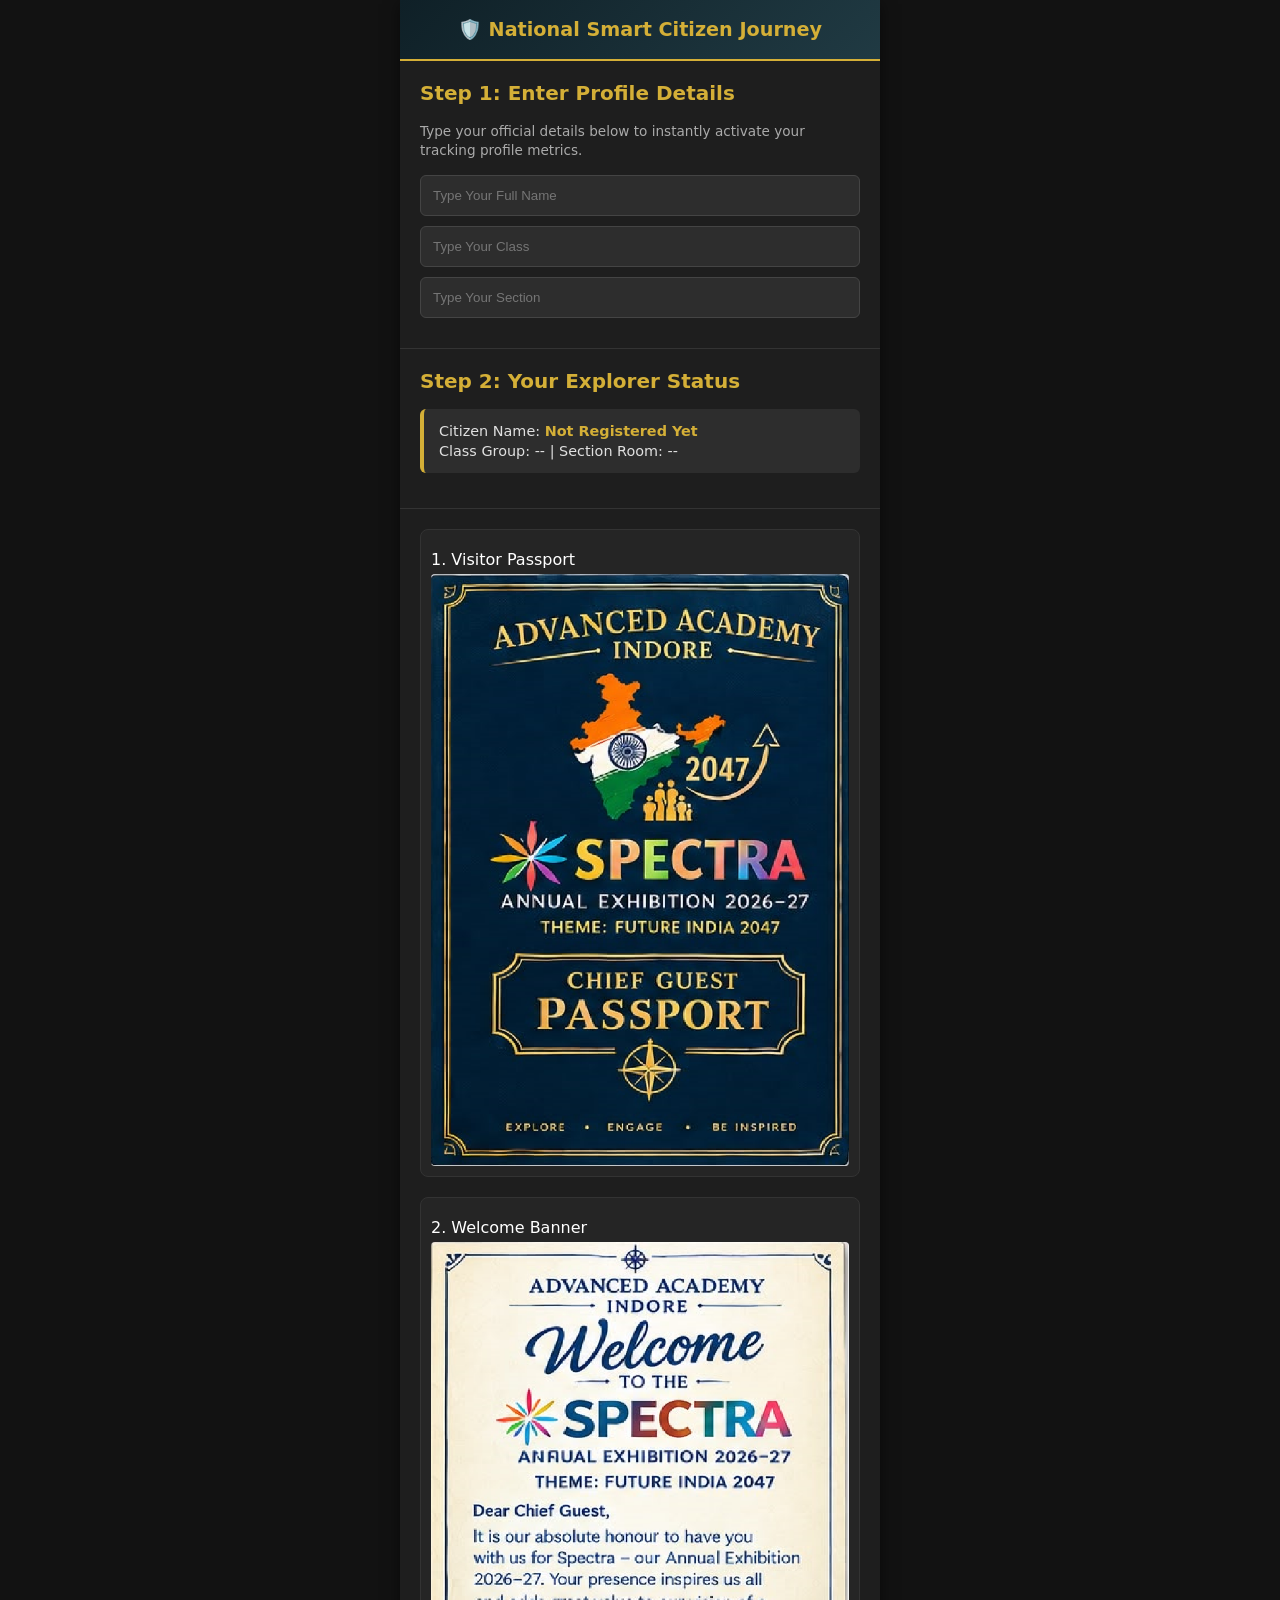
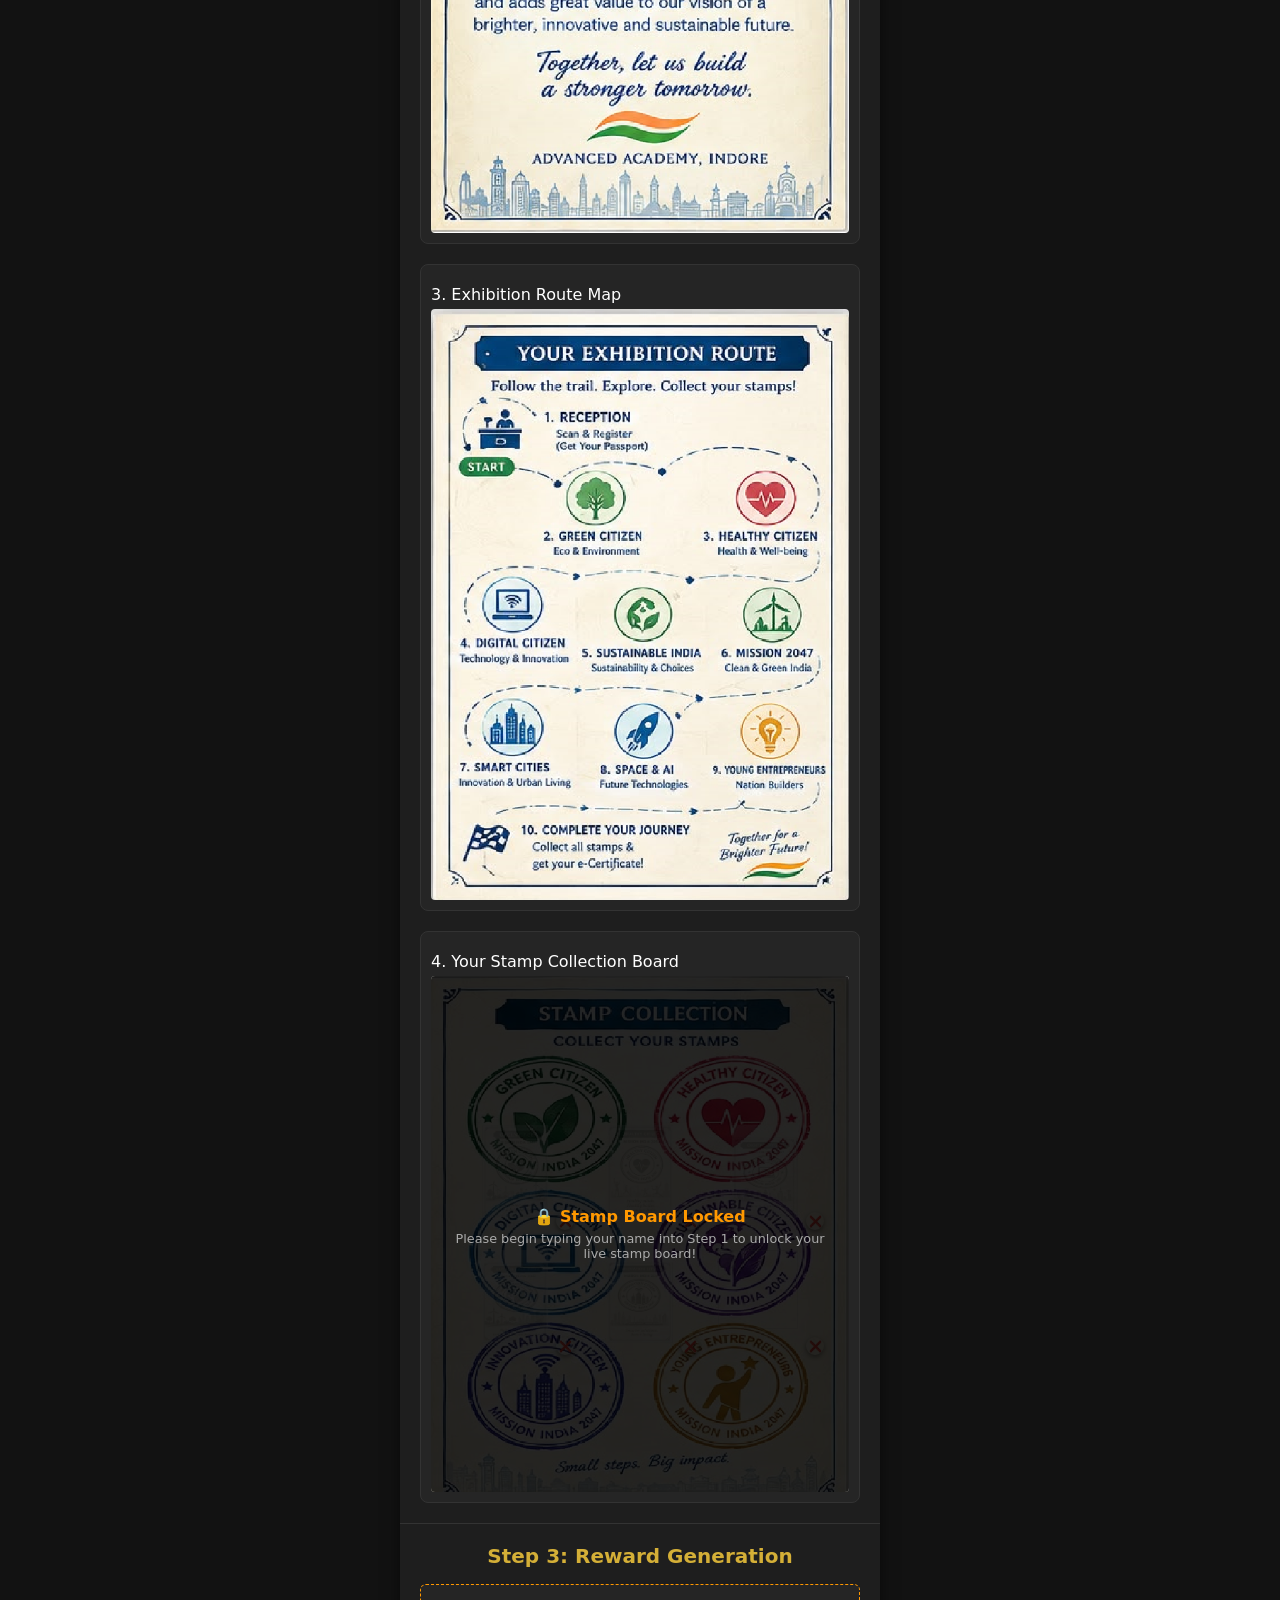
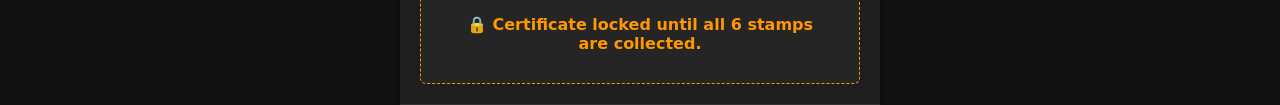
==== commit 647e9e5a: "Refactor HTML comments and update text content" ====
--- a/index.html
+++ b/index.html
@@ -2,56 +2,57 @@
 <html lang="en">
 <head>
   <meta charset="UTF-8">
-  <meta name="viewport" content="width=device-width, initial-scale=1.0">
+  <meta name="viewport" content="width=device-width, initial-scale=1.0, maximum-scale=1.0, user-scalable=no">
   <title>Smart Citizen Passport</title>
   <link rel="stylesheet" href="style.css">
-  <link rel="manifest" href="manifest.json">
   <meta name="theme-color" content="#0f2027">
 </head>
 <body>
   <div class="app-shell">
     <header>🛡️ National Smart Citizen Journey</header>
     
-    <!-- CELEBRATION FLOATING EFFECT CANVASES OVERLAYS -->
+    <!-- FLOATING CELEBRATION EFFECTS -->
     <canvas id="celebrationCanvas" style="position: fixed; top: 0; left: 0; width: 100vw; height: 100vh; pointer-events: none; z-index: 9999;"></canvas>
     <audio id="victorySound" src="https://mixkit.co" preload="auto"></audio>
 
-    <!-- INTERMEDIARY CARD PANELS: SINGLE BOOTH STAMP CLEARANCES SUCCESS SCREEN -->
+    <!-- BOOTH SCAN POPUP MODAL -->
     <div id="screen-mission-alert" class="content-section text-center hidden">
       <h2 id="mission-alert-title">Mission Cleared!</h2>
       <div class="passport-stamp-frame">
-        <img id="mission-alert-img" src="green_citizen.png" alt="Mission State Display Graphics Image">
+        <img id="mission-alert-img" src="green_citizen.png" alt="Mission Clear Graphic">
         <div class="ink-stamp-overlay">MISSION COMPLETED ✔️</div>
       </div>
-      <p class="instruction" style="margin-top: 15px;">Your progress has been permanently stamped onto your profile tracking dashboard hub layouts below.</p>
+      <p class="instruction" style="margin-top: 15px;">Your progress has been permanently stamped onto your profile tracking dashboard hub layout below.</p>
       <button class="return-hub-btn" type="button" onclick="closeMissionView()">↩️ Return to Journey Hub</button>
     </div>
 
-    <!-- MAIN SCROLLING APP STREAM LAYOUT -->
+    <!-- MAIN INTERACTIVE HUB STREAM -->
     <div id="screen-main-layout">
       
-      <!-- STEP 1: BUTTONLESS LIVE-SYNC TYPING FIELD BLOCKS -->
-      <div id="section-register" class="content-section">
-        <h2>Step 1: Type Your Passport Details</h2>
-        <p class="instruction">Type your official details below. The system saves your progress live on every single letter you write—no activation button required!</p>
+      <!-- STEP 1: REAL-TIME KEYBOARD TYPING SLOTS -->
+      <div class="content-section">
+        <h2>Step 1: Enter Profile Details</h2>
+        <p class="instruction">Type your official details below to instantly activate your tracking profile metrics.</p>
         
         <div class="local-input-group">
-          <!-- oninput capture engines catch data instantly bypassing touchscreen clicks bugs -->
-          <input type="text" id="input-name" placeholder="Full Name (for Certificate)" oninput="liveSaveProfile()">
-          <input type="text" id="input-class" placeholder="Class (e.g., IX, X)" oninput="liveSaveProfile()">
-          <input type="text" id="input-section" placeholder="Section (e.g., A, B)" oninput="liveSaveProfile()">
+          <!-- Live-sync typing system updates your board with every single letter typed -->
+          <input type="text" id="input-name" placeholder="Type Your Full Name" onkeyup="syncTypingValues()" onchange="syncTypingValues()">
+          <input type="text" id="input-class" placeholder="Type Your Class" onkeyup="syncTypingValues()" onchange="syncTypingValues()">
+          <input type="text" id="input-section" placeholder="Type Your Section" onkeyup="syncTypingValues()" onchange="syncTypingValues()">
         </div>
       </div>
 
-      <!-- STEP 2: STAMP BOOK ARCHITECTURE GALLERY SECTION -->
+      <!-- STEP 2: RUNTIME PREVIEW DISPLAY BANNER -->
       <div class="content-section dashboard-box">
-        <h2>Step 2: Your Explorer Status Board</h2>
-        
-        <div class="profile-summary" id="status-banner" style="margin-bottom: 20px;">
+        <h2>Step 2: Your Explorer Status</h2>
+        <div class="profile-summary" id="status-banner">
           <p>Citizen Name: <strong id="dash-name" style="color: #d4af37;">Not Registered Yet</strong></p>
           <p>Class Group: <span id="dash-class">--</span> | Section Room: <span id="dash-section">--</span></p>
         </div>
+      </div>
 
+      <!-- STEP 3: EXPLORER GRAPHIC CARD GALLERIES -->
+      <div class="content-section dashboard-box">
         <div class="visual-gallery">
           <div class="gallery-item">
             <h3>1. Visitor Passport</h3>
@@ -60,27 +61,27 @@
           
           <div class="gallery-item">
             <h3>2. Welcome Banner</h3>
-            <img src="welcome.png" alt="Welcome Image Banner Graphic" class="app-fluid-img">
+            <img src="welcome.png" alt="Welcome Image Banner" class="app-fluid-img">
           </div>
           
           <div class="gallery-item">
             <h3>3. Exhibition Route Map</h3>
-            <img src="route_map.png" alt="Exhibition Floor Map Design Layout" class="app-fluid-img">
+            <img src="route_map.png" alt="Route Map" class="app-fluid-img">
           </div>
           
           <div class="gallery-item">
             <h3>4. Your Stamp Collection Board</h3>
-            <div class="stamp-board-container" id="stamp-board-lock-box" style="position: relative;">
+            <div class="stamp-board-container" style="position: relative;">
               
-              <!-- Automatic Lock Shade Overlay remains visible ONLY if fields remain blank -->
-              <div id="board-lock-msg" style="position: absolute; top:0; left:0; width:100%; height:100%; background:rgba(0,0,0,0.85); color:#ff9800; font-weight:bold; display:flex; flex-direction:column; justify-content:center; align-items:center; border-radius:4px; z-index:10; text-align:center; padding:20px; box-sizing:border-box; pointer-events:none;">
+              <!-- Lock Filter Panel covering stamp grid until names contain characters values -->
+              <div id="board-lock-msg" style="position: absolute; top:0; left:0; width:100%; height:100%; background:rgba(0,0,0,0.85); color:#ff9800; font-weight:bold; display:flex; flex-direction:column; justify-content:center; align-items:center; border-radius:4px; z-index:10; text-align:center; padding:20px; box-sizing:border-box;">
                 <span>🔒 Stamp Board Locked</span>
-                <span style="font-size:0.8rem; color:#aaa; font-weight:normal; margin-top:5px;">Please type your name in Step 1 above to instantly unlock your collection board slots tracking!</span>
+                <span style="font-size:0.8rem; color:#aaa; font-weight:normal; margin-top:5px;">Please begin typing your name into Step 1 to unlock your live stamp board!</span>
               </div>
 
-              <img src="stamp_board.png" alt="Stamp Board Canvas Grid Base" class="app-fluid-img">
+              <img src="stamp_board.png" alt="Stamp Board" class="app-fluid-img">
               
-              <!-- GRID LAYOUT MAP ENTRIES POSITIONINGS -->
+              <!-- STAMP IMAGES MATRIX GRID LAYER -->
               <div class="stamps-grid-overlay">
                 <div class="stamp-slot" id="slot-1"><img src="green_citizen.png" class="stamp-img opacity-fade"><div class="badge-overlay">❌</div></div>
                 <div class="stamp-slot" id="slot-2"><img src="healthy_citizen.png" class="stamp-img opacity-fade"><div class="badge-overlay">❌</div></div>
@@ -94,7 +95,7 @@
         </div>
       </div>
 
-      <!-- STEP 3: REWARD GENERATION AND CANVAS FILE DOWNLOAD WINDOW -->
+      <!-- STEP 4: PREMIUM REWARD GENERATION DOCUMENT LAYOUT -->
       <div class="content-section text-center">
         <h2>Step 3: Reward Generation</h2>
         <div id="lock-overlay">🔒 Certificate locked until all 6 stamps are collected.</div>
@@ -135,7 +136,7 @@
       if (unlockId && unlockId >= 1 && unlockId <= totalMissions) {
         var isRegistered = localStorage.getItem('user_registered') === 'true';
         if (!isRegistered) {
-          alert("⚠️ Registration Required! Please type your name into Step 1 first before scanning booth stamps.");
+          alert("⚠️ Registration Required! Please type your name into the fields in Step 1 first.");
           window.history.replaceState({}, document.title, window.location.pathname);
           updateUI();
           return;
@@ -161,17 +162,21 @@
         }
       }
 
+      // Check if user text values exist on refresh
+      if (localStorage.getItem('user_registered') === 'true') {
+        document.getElementById('input-name').value = localStorage.getItem('user_name') || '';
+        document.getElementById('input-class').value = localStorage.getItem('user_class') || '';
+        document.getElementById('input-section').value = localStorage.getItem('user_section') || '';
+      }
+
       updateUI();
     });
 
-    // 🚀 BUTTONLESS AUTOMATION SYSTEM: TRIGGERS LIVE ON EVERY KEYSTROKE
-    function liveSaveProfile() {
+    // Pure keyboard string event hook synchronizes values on every single keystroke
+    function syncTypingValues() {
       var nameVal = document.getElementById('input-name').value.trim();
       var classVal = document.getElementById('input-class').value.trim();
       var secVal = document.getElementById('input-section').value.trim();
 
-      // Only activate data locks once all three credential slots contain characters text values
       if (nameVal && classVal && secVal) {
         localStorage.setItem('user_name', nameVal);
-        localStorage.setItem('user_class', classVal);
-        localStorage.setItem('user_section', secVal);
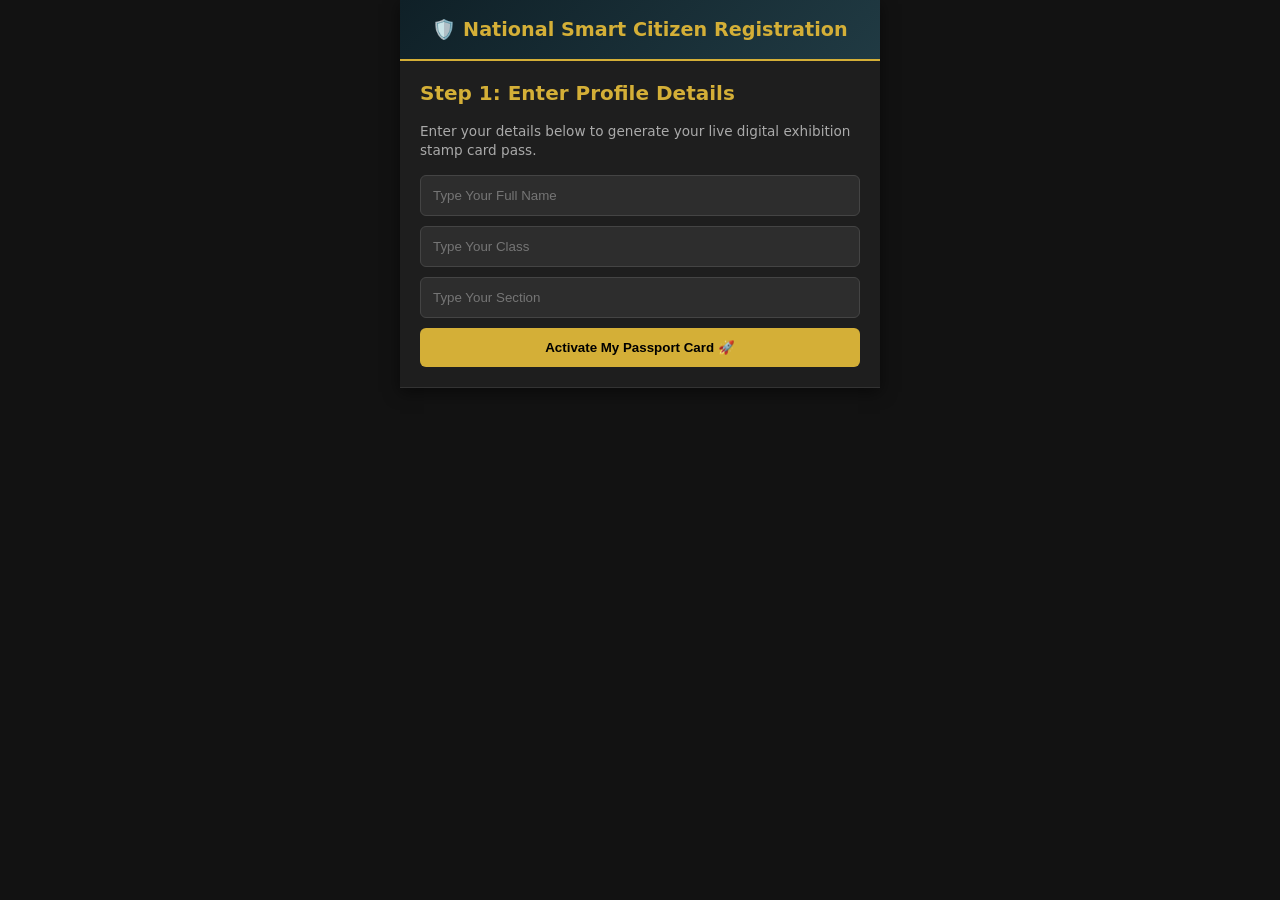
==== commit d1cea35b: "Update title and viewport for registration page" ====
--- a/index.html
+++ b/index.html
@@ -2,181 +2,27 @@
 <html lang="en">
 <head>
   <meta charset="UTF-8">
-  <meta name="viewport" content="width=device-width, initial-scale=1.0, maximum-scale=1.0, user-scalable=no">
-  <title>Smart Citizen Passport</title>
+  <meta name="viewport" content="width=device-width, initial-scale=1.0">
+  <title>Smart Citizen Registration</title>
   <link rel="stylesheet" href="style.css">
-  <meta name="theme-color" content="#0f2027">
 </head>
 <body>
   <div class="app-shell">
-    <header>🛡️ National Smart Citizen Journey</header>
-    
-    <!-- FLOATING CELEBRATION EFFECTS -->
-    <canvas id="celebrationCanvas" style="position: fixed; top: 0; left: 0; width: 100vw; height: 100vh; pointer-events: none; z-index: 9999;"></canvas>
-    <audio id="victorySound" src="https://mixkit.co" preload="auto"></audio>
-
-    <!-- BOOTH SCAN POPUP MODAL -->
-    <div id="screen-mission-alert" class="content-section text-center hidden">
-      <h2 id="mission-alert-title">Mission Cleared!</h2>
-      <div class="passport-stamp-frame">
-        <img id="mission-alert-img" src="green_citizen.png" alt="Mission Clear Graphic">
-        <div class="ink-stamp-overlay">MISSION COMPLETED ✔️</div>
-      </div>
-      <p class="instruction" style="margin-top: 15px;">Your progress has been permanently stamped onto your profile tracking dashboard hub layout below.</p>
-      <button class="return-hub-btn" type="button" onclick="closeMissionView()">↩️ Return to Journey Hub</button>
-    </div>
-
-    <!-- MAIN INTERACTIVE HUB STREAM -->
-    <div id="screen-main-layout">
+    <header>🛡️ National Smart Citizen Registration</header>
+    <div class="content-section">
+      <h2>Step 1: Enter Profile Details</h2>
+      <p class="instruction">Enter your details below to generate your live digital exhibition stamp card pass.</p>
       
-      <!-- STEP 1: REAL-TIME KEYBOARD TYPING SLOTS -->
-      <div class="content-section">
-        <h2>Step 1: Enter Profile Details</h2>
-        <p class="instruction">Type your official details below to instantly activate your tracking profile metrics.</p>
-        
+      <!-- Standard HTML Form processing handles data routing automatically across all mobile screens -->
+      <form action="dashboard.html" method="GET">
         <div class="local-input-group">
-          <!-- Live-sync typing system updates your board with every single letter typed -->
-          <input type="text" id="input-name" placeholder="Type Your Full Name" onkeyup="syncTypingValues()" onchange="syncTypingValues()">
-          <input type="text" id="input-class" placeholder="Type Your Class" onkeyup="syncTypingValues()" onchange="syncTypingValues()">
-          <input type="text" id="input-section" placeholder="Type Your Section" onkeyup="syncTypingValues()" onchange="syncTypingValues()">
+          <input type="text" name="name" placeholder="Type Your Full Name" required>
+          <input type="text" name="class" placeholder="Type Your Class" required>
+          <input type="text" name="section" placeholder="Type Your Section" required>
+          <button type="submit">Activate My Passport Card 🚀</button>
         </div>
-      </div>
-
-      <!-- STEP 2: RUNTIME PREVIEW DISPLAY BANNER -->
-      <div class="content-section dashboard-box">
-        <h2>Step 2: Your Explorer Status</h2>
-        <div class="profile-summary" id="status-banner">
-          <p>Citizen Name: <strong id="dash-name" style="color: #d4af37;">Not Registered Yet</strong></p>
-          <p>Class Group: <span id="dash-class">--</span> | Section Room: <span id="dash-section">--</span></p>
-        </div>
-      </div>
-
-      <!-- STEP 3: EXPLORER GRAPHIC CARD GALLERIES -->
-      <div class="content-section dashboard-box">
-        <div class="visual-gallery">
-          <div class="gallery-item">
-            <h3>1. Visitor Passport</h3>
-            <img src="passport_bg.png" alt="Visitor Passport Background" class="app-fluid-img">
-          </div>
-          
-          <div class="gallery-item">
-            <h3>2. Welcome Banner</h3>
-            <img src="welcome.png" alt="Welcome Image Banner" class="app-fluid-img">
-          </div>
-          
-          <div class="gallery-item">
-            <h3>3. Exhibition Route Map</h3>
-            <img src="route_map.png" alt="Route Map" class="app-fluid-img">
-          </div>
-          
-          <div class="gallery-item">
-            <h3>4. Your Stamp Collection Board</h3>
-            <div class="stamp-board-container" style="position: relative;">
-              
-              <!-- Lock Filter Panel covering stamp grid until names contain characters values -->
-              <div id="board-lock-msg" style="position: absolute; top:0; left:0; width:100%; height:100%; background:rgba(0,0,0,0.85); color:#ff9800; font-weight:bold; display:flex; flex-direction:column; justify-content:center; align-items:center; border-radius:4px; z-index:10; text-align:center; padding:20px; box-sizing:border-box;">
-                <span>🔒 Stamp Board Locked</span>
-                <span style="font-size:0.8rem; color:#aaa; font-weight:normal; margin-top:5px;">Please begin typing your name into Step 1 to unlock your live stamp board!</span>
-              </div>
-
-              <img src="stamp_board.png" alt="Stamp Board" class="app-fluid-img">
-              
-              <!-- STAMP IMAGES MATRIX GRID LAYER -->
-              <div class="stamps-grid-overlay">
-                <div class="stamp-slot" id="slot-1"><img src="green_citizen.png" class="stamp-img opacity-fade"><div class="badge-overlay">❌</div></div>
-                <div class="stamp-slot" id="slot-2"><img src="healthy_citizen.png" class="stamp-img opacity-fade"><div class="badge-overlay">❌</div></div>
-                <div class="stamp-slot" id="slot-3"><img src="digital_citizen.png" class="stamp-img opacity-fade"><div class="badge-overlay">❌</div></div>
-                <div class="stamp-slot" id="slot-4"><img src="sustainable_india.png" class="stamp-img opacity-fade"><div class="badge-overlay">❌</div></div>
-                <div class="stamp-slot" id="slot-5"><img src="innovation_citizen.png" class="stamp-img opacity-fade"><div class="badge-overlay">❌</div></div>
-                <div class="stamp-slot" id="slot-6"><img src="young_entrepreneur.png" class="stamp-img opacity-fade"><div class="badge-overlay">❌</div></div>
-              </div>
-            </div>
-          </div>
-        </div>
-      </div>
-
-      <!-- STEP 4: PREMIUM REWARD GENERATION DOCUMENT LAYOUT -->
-      <div class="content-section text-center">
-        <h2>Step 3: Reward Generation</h2>
-        <div id="lock-overlay">🔒 Certificate locked until all 6 stamps are collected.</div>
-        
-        <div id="canvas-wrapper" class="hidden-canvas">
-          <p class="instruction" style="color: #00e676; font-weight: bold;">🎉 Journey Complete! Your personalized certificate has been generated successfully below.</p>
-          <img src="route_completed.png" alt="Route Complete Celebration Graphic" class="app-fluid-img" style="margin-bottom: 20px; box-shadow: 0 4px 12px rgba(0,0,0,0.3);">
-          
-          <div class="canvas-container" style="margin-bottom: 15px;">
-            <canvas id="certificateCanvas" width="1000" height="700"></canvas>
-          </div>
-          
-          <button class="download-btn" type="button" onclick="downloadCertificate()">📥 Download Certificate File</button>
-          <button class="back-btn" type="button" onclick="resetApp()">🔄 Clear Memory & Restart Route</button>
-        </div>
-      </div>
-
+      </form>
     </div>
   </div>
-
-  <script>
-    var totalMissions = 6;
-    var missionFiles = ["green_citizen.png", "healthy_citizen.png", "digital_citizen.png", "sustainable_india.png", "innovation_citizen.png", "young_entrepreneur.png"];
-    var missionNames = ["1. Green Citizen Mission", "2. Healthy Citizen Mission", "3. Digital Citizen Mission", "4. Sustainable India Mission", "5. Innovation Citizen Mission", "6. Young Entrepreneur Mission"];
-
-    window.addEventListener('DOMContentLoaded', function() {
-      var urlParams = new URLSearchParams(window.location.search);
-      var unlockId = parseInt(urlParams.get('unlock'), 10);
-      var isNewStart = urlParams.get('start');
-      
-      if (isNewStart === 'true') {
-        localStorage.clear();
-        window.history.replaceState({}, document.title, window.location.pathname);
-        updateUI();
-        return;
-      }
-
-      if (unlockId && unlockId >= 1 && unlockId <= totalMissions) {
-        var isRegistered = localStorage.getItem('user_registered') === 'true';
-        if (!isRegistered) {
-          alert("⚠️ Registration Required! Please type your name into the fields in Step 1 first.");
-          window.history.replaceState({}, document.title, window.location.pathname);
-          updateUI();
-          return;
-        }
-
-        var currentProgress = parseInt(localStorage.getItem('unlocked_count') || '0', 10);
-        if (isNaN(currentProgress)) currentProgress = 0;
-        
-        if (unlockId === currentProgress + 1) {
-          localStorage.setItem('unlocked_count', unlockId.toString());
-          window.history.replaceState({}, document.title, window.location.pathname);
-          
-          document.getElementById('screen-main-layout').classList.add('hidden');
-          document.getElementById('screen-mission-alert').classList.remove('hidden');
-          document.getElementById('mission-alert-title').textContent = missionNames[unlockId - 1];
-          document.getElementById('mission-alert-img').src = missionFiles[unlockId - 1];
-        } else if (unlockId <= currentProgress) {
-          alert("You have already stamped this mission!");
-          window.history.replaceState({}, document.title, window.location.pathname);
-        } else {
-          alert("⚠️ Route Out of Order! Please complete previous missions first.");
-          window.history.replaceState({}, document.title, window.location.pathname);
-        }
-      }
-
-      // Check if user text values exist on refresh
-      if (localStorage.getItem('user_registered') === 'true') {
-        document.getElementById('input-name').value = localStorage.getItem('user_name') || '';
-        document.getElementById('input-class').value = localStorage.getItem('user_class') || '';
-        document.getElementById('input-section').value = localStorage.getItem('user_section') || '';
-      }
-
-      updateUI();
-    });
-
-    // Pure keyboard string event hook synchronizes values on every single keystroke
-    function syncTypingValues() {
-      var nameVal = document.getElementById('input-name').value.trim();
-      var classVal = document.getElementById('input-class').value.trim();
-      var secVal = document.getElementById('input-section').value.trim();
-
-      if (nameVal && classVal && secVal) {
-        localStorage.setItem('user_name', nameVal);
+</body>
+</html>
